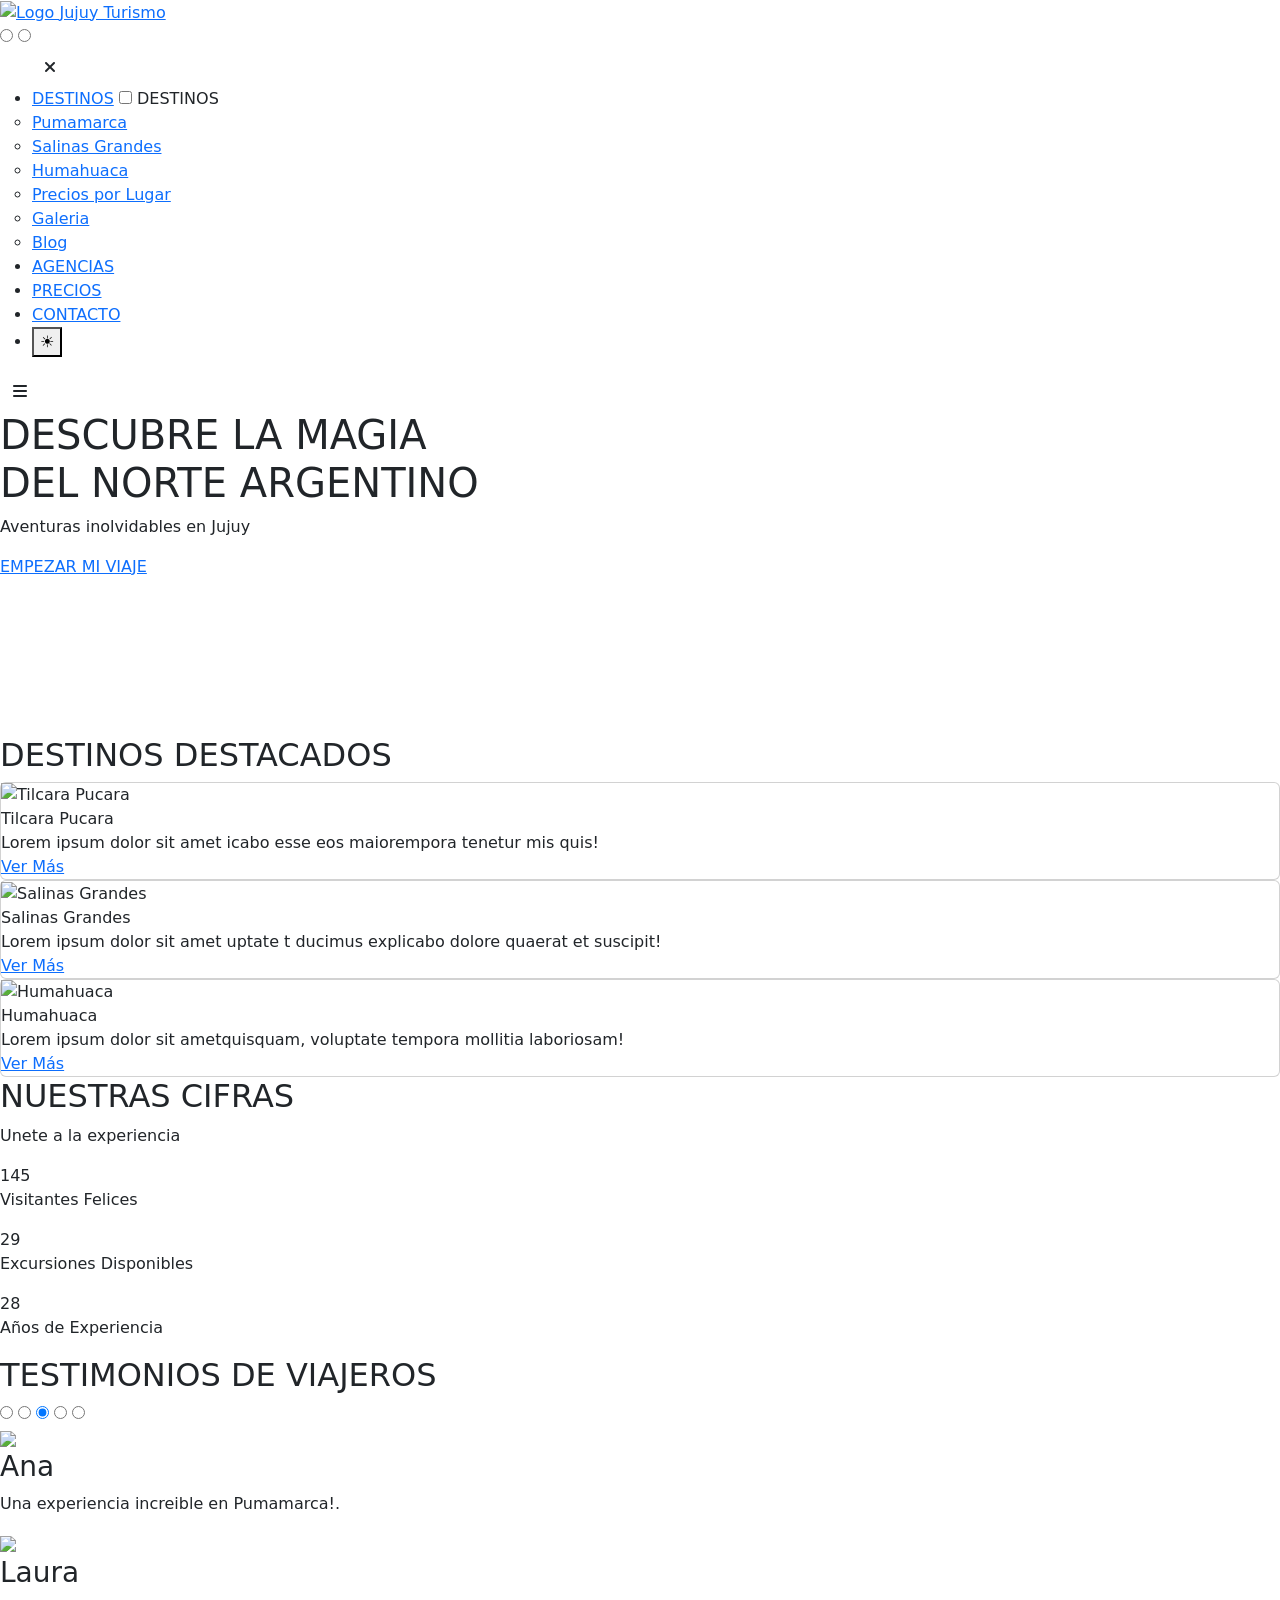
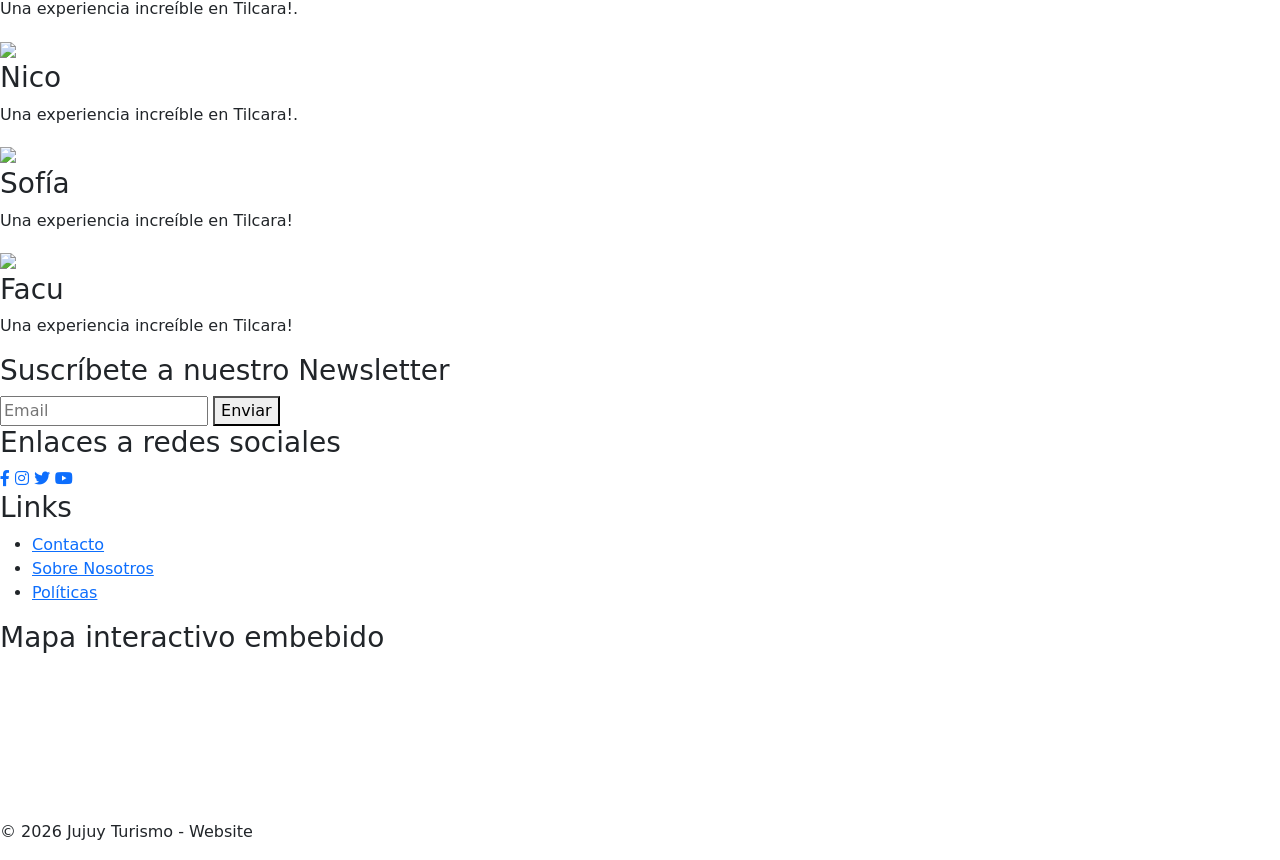
==== index.html @ 7c962a55 "Bootstrap jsdelivr colocado" ====
<!DOCTYPE html>
<html lang="en">

<head>
  <meta charset="UTF-8" />
  <meta name="viewport" content="width=device-width, initial-scale=1.0" />
  <title>JUJUY TURISMO</title>
  <link href="https://cdn.jsdelivr.net/npm/bootstrap@5.3.8/dist/css/bootstrap.min.css" rel="stylesheet" integrity="sha384-sRIl4kxILFvY47J16cr9ZwB07vP4J8+LH7qKQnuqkuIAvNWLzeN8tE5YBujZqJLB" crossorigin="anonymous">
  <link rel="stylesheet" href="https://cdnjs.cloudflare.com/ajax/libs/font-awesome/6.0.0/css/all.min.css"
    integrity="sha512-9usAa10IRO0HhonpyAIVpjrylPvoDwiPUiKdWk5t3PyolY1cOd4DSE0Ga+ri4AuTroPR5aQvXU9xC6qOPnzFeg=="
    crossorigin="anonymous" referrerpolicy="no-referrer" />
  <link rel="stylesheet" href="style.css" />

</head>

<body>
  <header>
    <nav>
      <div class="wrapper">
        <div class="logo">
          <a href="index.html">
            <img id="logo-jujuy" src="img/logo-jujuy-turismo.png" alt="Logo Jujuy Turismo">
          </a>
        </div>
        <input type="radio" name="slide" id="menu_btn" />
        <input type="radio" name="slide" id="cancel_btn" />

        <ul class="nav_links">
          <label for="cancel_btn" class="btn cancel_btn">
            <i class="fas fa-times"></i>
          </label>

          <li>
            <a href="destinos.html" class="desktop_item">DESTINOS</a>
            <input type="checkbox" id="showMega" />
            <label for="showMega" class="mobile_item">DESTINOS</label>
            <div class="mega_box">
              <div class="content">
                <div class="row img_row">
                  <div class="services_img"></div>
                </div>
                <div class="row">
                  <ul class="mega_links first_links">
                    <li><a href="destinos.html#id-section-card">Pumamarca</a></li>
                    <li><a href="destinos.html#id-section-card">Salinas Grandes</a></li>
                    <li><a href="destinos.html#id-section-card">Humahuaca</a></li>
                  </ul>
                </div>
                <div class="row">
                  <ul class="mega_links">
                    <li><a href="destinos.html#id-section-table">Precios por Lugar</a></li>
                    <li><a href="destinos.html#id-galeria">Galeria</a></li>
                  </ul>
                </div>
                <div class="row">
                  <ul class="mega_links">
                    <li><a href="blog.html">Blog</a></li>
                  </ul>
                </div>
              </div>
            </div>
          </li>

          <li><a href="agencias.html">AGENCIAS</a></li>
          <li><a href="precios.html">PRECIOS</a></li>

          <li><a href="contacto.html" class="btn-reserva">CONTACTO</a></li>
          <li><button id="zenfit-toggle-mode" aria-label="Cambiar modo" class="zenfit-modo-btn">
              ☀️
            </button></li>
        </ul>
        <label for="menu_btn" class="btn menu_btn">
          <i class="fas fa-bars"></i>
        </label>
      </div>
    </nav>
  </header>


  <main id="hero">
    <div class="promo">
      <h1 class="home-title">DESCUBRE LA MAGIA <br> DEL NORTE ARGENTINO</h1>
      <p class="home-text">Aventuras inolvidables en Jujuy</p>
      <a href="#" class="btn-hero">EMPEZAR MI VIAJE</a>
    </div>

    <video muted autoplay loop>
      <source src="img/video-jujuy.mp4" type="video/mp4">
    </video>

    <div class="capa"></div>
  </main>


  <section class="section-card efecto-revelar">
    <h2>DESTINOS DESTACADOS</h2>
    <div class="container-card">
      <div class="cards">
        <div class="card">
          <div class="icon">
            <img
              src="https://images.unsplash.com/photo-1603155376428-87022abbfa2d?q=80&w=2070&auto=format&fit=crop&ixlib=rb-4.1.0&ixid=M3wxMjA3fDB8MHxwaG90by1wYWdlfHx8fGVufDB8fHx8fA%3D%3D"
              alt="Tilcara Pucara">
          </div>
          <div class="title">Tilcara Pucara</div>
          <div class="description">Lorem ipsum dolor sit amet icabo esse eos maiorempora tenetur mis quis!</div>
          <a href="#" class="ver-mas">Ver Más</a>
        </div>
        <div class="card">
          <div class="icon">
            <img
              src="https://images.unsplash.com/photo-1586829728364-c5f74e6b6bc1?q=80&w=1088&auto=format&fit=crop&ixlib=rb-4.1.0&ixid=M3wxMjA3fDB8MHxwaG90by1wYWdlfHx8fGVufDB8fHx8fA%3D%3D"
              alt="Salinas Grandes">
          </div>
          <div class="title">Salinas Grandes</div>
          <div class="description">Lorem ipsum dolor sit amet uptate t ducimus explicabo dolore quaerat et suscipit!
          </div>
          <a href="#" class="ver-mas">Ver Más</a>
        </div>
        <div class="card">
          <div class="icon">
            <img
              src="https://images.unsplash.com/photo-1606954901803-c7c2432fc64e?q=80&w=1170&auto=format&fit=crop&ixlib=rb-4.1.0&ixid=M3wxMjA3fDB8MHxwaG90by1wYWdlfHx8fGVufDB8fHx8fA%3D%3D"
              alt="Humahuaca">
          </div>
          <div class="title">Humahuaca</div>
          <div class="description">Lorem ipsum dolor sit ametquisquam, voluptate tempora mollitia laboriosam!</div>
          <a href="#" class="ver-mas">Ver Más</a>
        </div>

      </div>
    </div>
  </section>


  <section class="section-stats efecto-revelar">
    <h2>NUESTRAS CIFRAS</h2>
    <p class="subtitle">Unete a la experiencia</p>

    <div class="stats-container">
      <div class="stat-item">
        <div class="number" data-target="500">0</div>
        <p>Visitantes Felices</p>
      </div>

      <div class="stat-item">
        <div class="number" data-target="100">0</div>
        <p>Excursiones Disponibles</p>
      </div>

      <div class="stat-item">
        <div class="number" data-target="50">0</div>
        <p>Años de Experiencia</p>
      </div>
    </div>
  </section>

  <script>
    const numbers = document.querySelectorAll(".number");
    const speed = 100;
    const pausaEntreReinicios = 3000; // 3 segundos de espera al llegar al final

    const animateNumbers = () => {
      numbers.forEach((num) => {
        // Obtenemos el objetivo desde el atributo data-target
        const target = +num.getAttribute("data-target");

        const updateCount = () => {
          // Obtenemos el número actual (quitando el + si existe)
          const currentText = num.innerText.replace('+', '');
          const count = +currentText;

          // Calculamos el incremento
          const increment = target / speed;

          if (count < target) {
            num.innerText = Math.ceil(count + increment);
            setTimeout(updateCount, 20); // Velocidad de la animación
          } else {
            num.innerText = target + "+";

            // --- AQUÍ SUCEDE LA MAGIA DEL REINICIO ---
            setTimeout(() => {
              num.innerText = "0"; // Volvemos a cero
              updateCount(); // Volvemos a llamar a la función para que empiece de nuevo
            }, pausaEntreReinicios);
          }
        };

        updateCount();
      });
    };

    // Iniciar cuando el usuario vea la sección
    const statsObserver = new IntersectionObserver((entries) => {
      entries.forEach((entry) => {
        if (entry.isIntersecting) {
          animateNumbers();
          statsObserver.unobserve(entry.target);
        }
      });
    }, { threshold: 0.5 });

    statsObserver.observe(document.querySelector(".stats-container"));
  </script>




  <div class="title-testimonial efecto-revelar">
    <h2>TESTIMONIOS DE VIAJEROS</h2>
  </div>

  <section class="section-testimonial efecto-revelar">
    <input type="radio" name="position" />
    <input type="radio" name="position" />
    <input type="radio" name="position" checked />
    <input type="radio" name="position" />
    <input type="radio" name="position" />
    <div id="carousel">
      <div class="item">
        <img
          src="https://images.unsplash.com/photo-1580489944761-15a19d654956?q=80&w=761&auto=format&fit=crop&ixlib=rb-4.1.0&ixid=M3wxMjA3fDB8MHxwaG90by1wYWdlfHx8fGVufDB8fHx8fA%3D%3D">
        <h3 class="name">Ana</h3>
        <p class="testimonial">Una experiencia increible en Pumamarca!.</p>
      </div>
      <div class="item">
        <img
          src="https://plus.unsplash.com/premium_photo-1688740375397-34605b6abe48?q=80&w=1169&auto=format&fit=crop&ixlib=rb-4.1.0&ixid=M3wxMjA3fDB8MHxwaG90by1wYWdlfHx8fGVufDB8fHx8fA%3D%3D">
        <h3 class="name">Laura</h3>
        <p class="testimonial">Una experiencia increíble en Tilcara!.</p>
      </div>
      <div class="item">
        <img
          src="https://plus.unsplash.com/premium_photo-1665461700564-78476e329876?q=80&w=1026&auto=format&fit=crop&ixlib=rb-4.1.0&ixid=M3wxMjA3fDB8MHxwaG90by1wYWdlfHx8fGVufDB8fHx8fA%3D%3D">
        <h3 class="name">Nico</h3>
        <p class="testimonial">Una experiencia increíble en Tilcara!.</p>
      </div>
      <div class="item">
        <img
          src="https://images.unsplash.com/photo-1701615004837-40d8573b6652?q=80&w=880&auto=format&fit=crop&ixlib=rb-4.1.0&ixid=M3wxMjA3fDB8MHxwaG90by1wYWdlfHx8fGVufDB8fHx8fA%3D%3D">
        <h3 class="name">Sofía</h3>
        <p class="testimonial">Una experiencia increíble en Tilcara!</p>
      </div>
      <div class="item">
        <img
          src="https://plus.unsplash.com/premium_photo-1689977807477-a579eda91fa2?q=80&w=1170&auto=format&fit=crop&ixlib=rb-4.1.0&ixid=M3wxMjA3fDB8MHxwaG90by1wYWdlfHx8fGVufDB8fHx8fA%3D%3D">
        <h3 class="name">Facu</h3>
        <p class="testimonial">Una experiencia increíble en Tilcara!</p>
      </div>
    </div>
  </section>


  <footer>
    <div class="main-content">
      <div class="left box">
        <h3>Suscríbete a nuestro Newsletter</h3>
        <div class="content">
          <form action="#" class="newsletter-form">
            <input type="email" placeholder="Email" required>
            <button type="submit">Enviar</button>
          </form>

          <h3 class="social-title">Enlaces a redes sociales</h3>
          <div class="social">
            <a href="https://www.facebook.com/?locale=es_LA" target="_blank"><span class="fab fa-facebook-f"></span></a>
            <a href="https://www.instagram.com/?hl=es" target="_blank"><span class="fab fa-instagram"></span></a>
            <a href="https://x.com/?lang=es" target="_blank"><span class="fab fa-twitter"></span></a>
            <a href="https://www.youtube.com/" target="_blank"><span class="fab fa-youtube"></span></a>
          </div>
        </div>
      </div>

      <div class="center box">
        <h3>Links</h3>
        <div class="content">
          <ul class="footer-links">
            <li><a href="#">Contacto</a></li>
            <li><a href="#">Sobre Nosotros</a></li>
            <li><a href="#">Políticas</a></li>
          </ul>
        </div>
      </div>

      <div class="right box">
        <h3>Mapa interactivo embebido</h3>
        <div class="content">
          <div class="mapa">
            <iframe
              src="https://www.google.com/maps/embed?pb=!1m18!1m12!1m3!1d29335.355984855898!2d-65.37155270283667!3d-23.209604208719668!2m3!1f0!2f0!3f0!3m2!1i1024!2i768!4f13.1!3m3!1m2!1s0x9404e9a4ba40a8c1%3A0x5ff8703d0479ecf9!2sHumahuaca%2C%20Jujuy!5e0!3m2!1ses-419!2sar!4v1775947113125!5m2!1ses-419!2sar"
              width="100%" height="150" style="border:0;" allowfullscreen="" loading="lazy"></iframe>
          </div>
        </div>
      </div>
    </div>

    <div class="bottom">
      <p>&copy; 2026 Jujuy Turismo - Website</p>
    </div>
  </footer>

  <script src="js/zenfit-modo.js"></script>
  <script src="https://cdn.jsdelivr.net/npm/bootstrap@5.3.8/dist/js/bootstrap.bundle.min.js" integrity="sha384-FKyoEForCGlyvwx9Hj09JcYn3nv7wiPVlz7YYwJrWVcXK/BmnVDxM+D2scQbITxI" crossorigin="anonymous"></script>


</body>

</html>
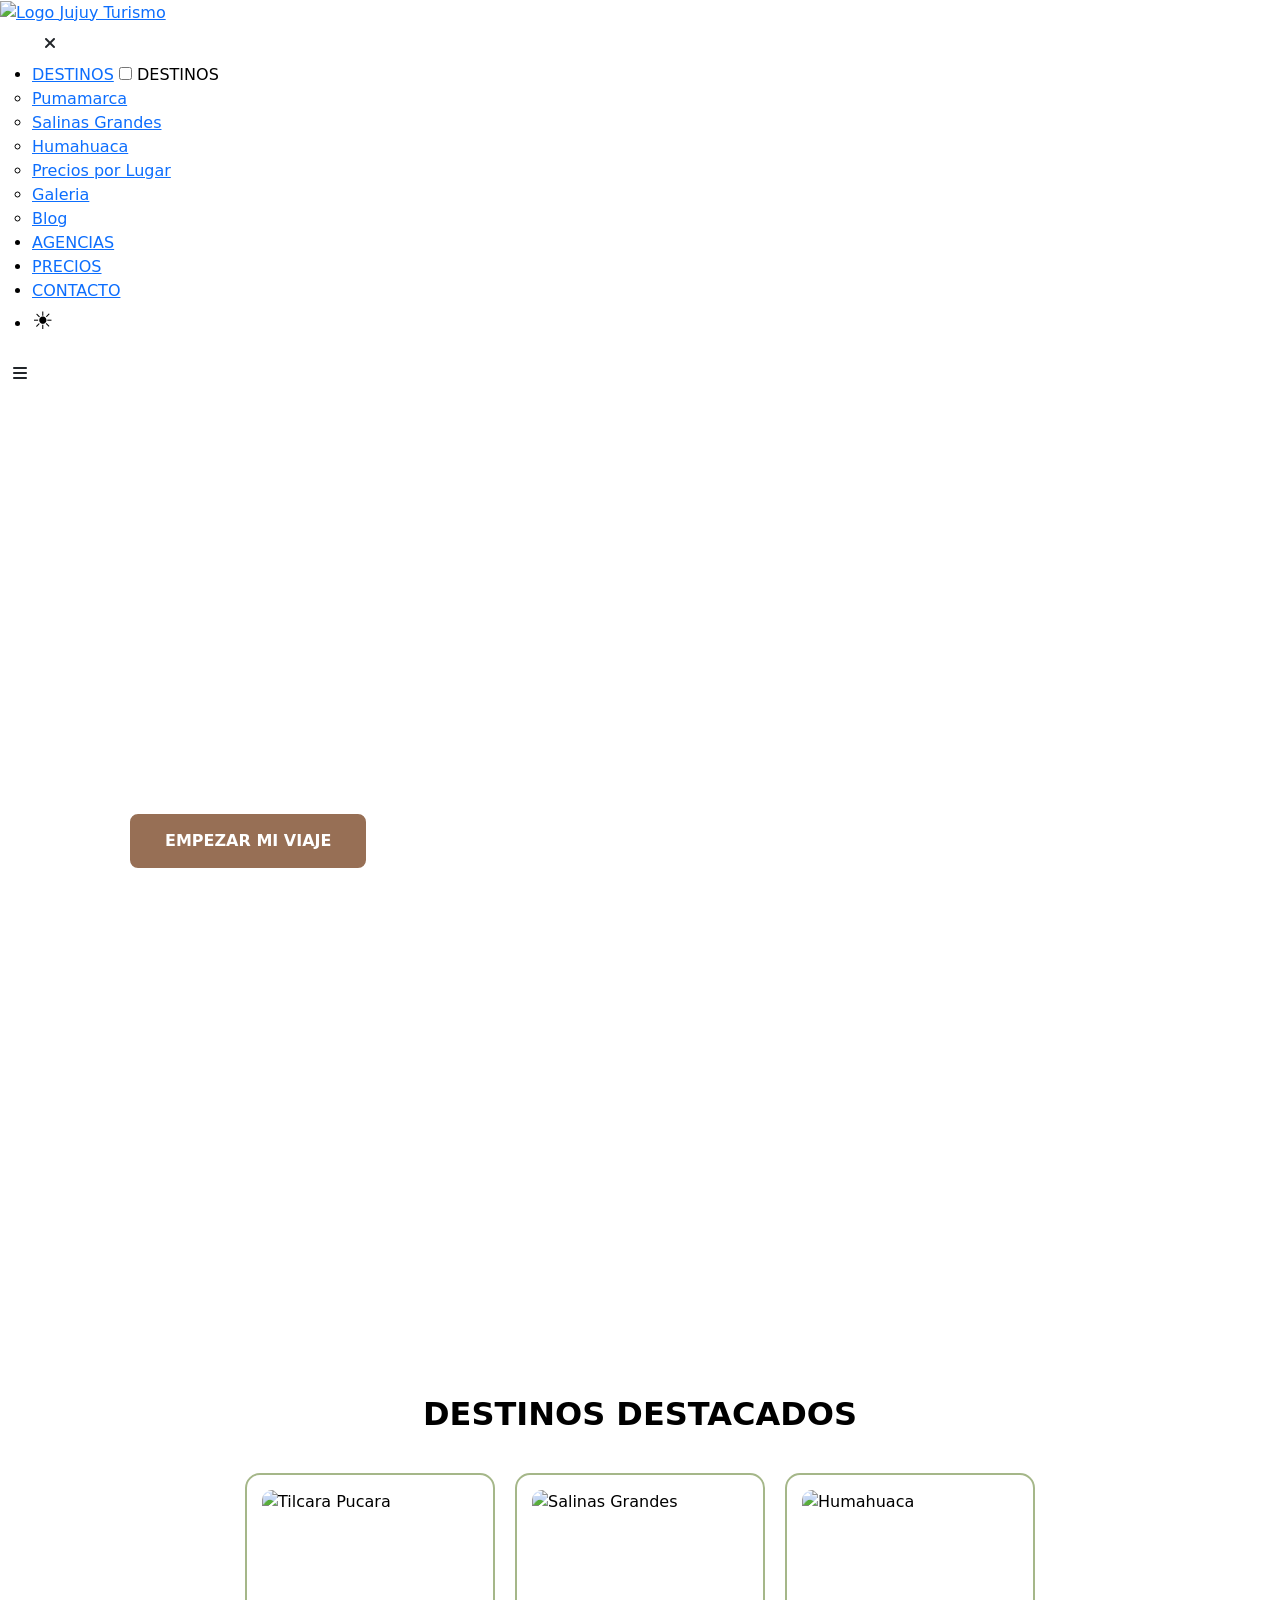
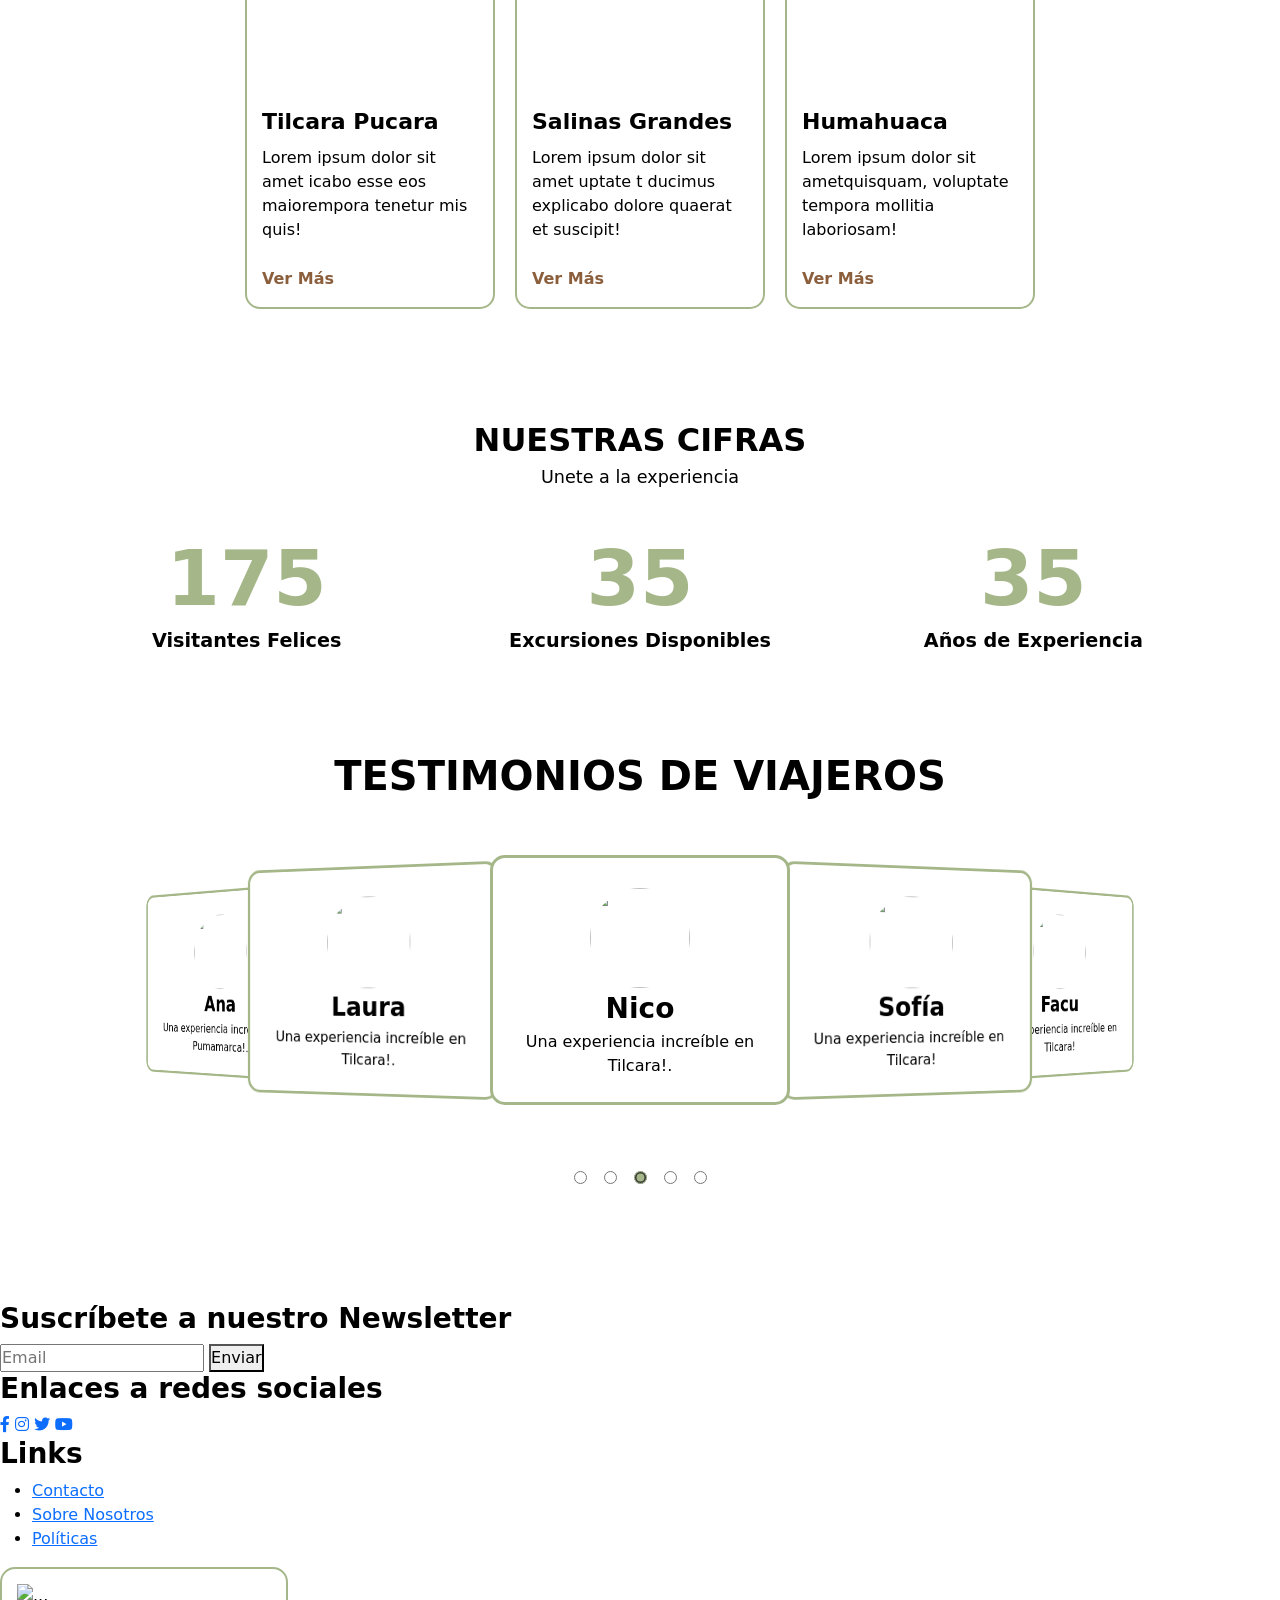
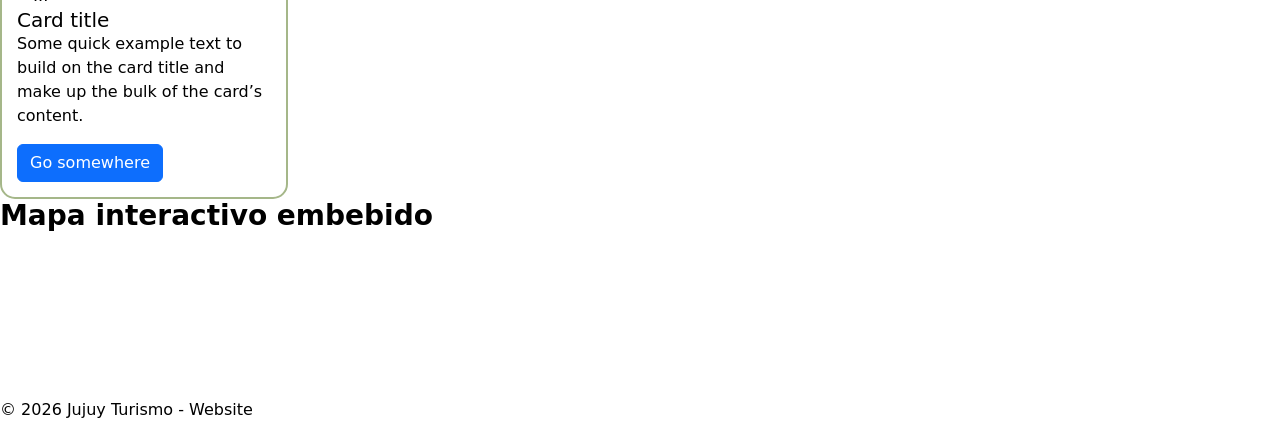
==== commit 25783726: "Modificacion a bootstrap de pagina Blog y creacion del modulo Educacion" ====
--- a/index.html
+++ b/index.html
@@ -96,7 +96,7 @@
     <h2>DESTINOS DESTACADOS</h2>
     <div class="container-card">
       <div class="cards">
-        <div class="card">
+        <div class="card-basico">
           <div class="icon">
             <img
               src="https://images.unsplash.com/photo-1603155376428-87022abbfa2d?q=80&w=2070&auto=format&fit=crop&ixlib=rb-4.1.0&ixid=M3wxMjA3fDB8MHxwaG90by1wYWdlfHx8fGVufDB8fHx8fA%3D%3D"
@@ -106,7 +106,7 @@
           <div class="description">Lorem ipsum dolor sit amet icabo esse eos maiorempora tenetur mis quis!</div>
           <a href="#" class="ver-mas">Ver Más</a>
         </div>
-        <div class="card">
+        <div class="card-basico">
           <div class="icon">
             <img
               src="https://images.unsplash.com/photo-1586829728364-c5f74e6b6bc1?q=80&w=1088&auto=format&fit=crop&ixlib=rb-4.1.0&ixid=M3wxMjA3fDB8MHxwaG90by1wYWdlfHx8fGVufDB8fHx8fA%3D%3D"
@@ -117,7 +117,7 @@
           </div>
           <a href="#" class="ver-mas">Ver Más</a>
         </div>
-        <div class="card">
+        <div class="card-basico">
           <div class="icon">
             <img
               src="https://images.unsplash.com/photo-1606954901803-c7c2432fc64e?q=80&w=1170&auto=format&fit=crop&ixlib=rb-4.1.0&ixid=M3wxMjA3fDB8MHxwaG90by1wYWdlfHx8fGVufDB8fHx8fA%3D%3D"
@@ -283,6 +283,15 @@
         </div>
       </div>
 
+      <div class="card-basico" style="width: 18rem;">
+  <img src="..." class="card-img-top" alt="...">
+  <div class="card-body">
+    <h5 class="card-title">Card title</h5>
+    <p class="card-text">Some quick example text to build on the card title and make up the bulk of the card’s content.</p>
+    <a href="#" class="btn btn-primary">Go somewhere</a>
+  </div>
+</div>
+
       <div class="right box">
         <h3>Mapa interactivo embebido</h3>
         <div class="content">
--- a/style.css
+++ b/style.css
@@ -0,0 +1,1544 @@
+/* Variables */
+:root {
+  --primary-color: #a5b789;
+  --secondary-color: #976f55;
+  --terciary-color: #2d3a1a;
+  --cuarto-color: #e6ddd3;
+  --background: #ffffff;
+  --text-color: #000000;
+  --modo-oscuro-text-color: white;
+  --modo-claro-text-color: black;
+  --card-bg: rgba(134, 155, 223, 0.14);
+  --border-color: rgba(83, 84, 136, 0.4);
+  --transition: all 0.3s ease;
+}
+
+/* Reset & Base Styles */
+* {
+  margin: 0;
+  padding: 0;
+  box-sizing: border-box;
+}
+
+body {
+  background-color: var(--background);
+  color: var(--text-color);
+}
+
+.container {
+  max-width: 1200px;
+  margin: 0 auto;
+  padding: 0 20px;
+}
+
+/* Typography */
+h1,
+h2,
+h3 {
+  font-weight: 700;
+  line-height: 1.2;
+}
+
+h2 {
+  font-size: 2.5rem;
+  margin: 2rem;
+  text-align: center;
+}
+
+/* Buttons */
+/* .btn {
+  display: inline-block;
+  padding: 12px 24px;
+  border-radius: 8px;
+  text-decoration: none;
+  font-weight: 600;
+  transition: var(--transition);
+  cursor: pointer;
+}*/
+
+/* .btn-primary {
+  background: linear-gradient(45deg, var(--primary-color), var(--secondary-color));
+  color: var(--text-color);
+}*/
+
+.btn-outline {
+  border: 2px solid var(--primary-color);
+  color: var(--text-color);
+}
+
+.btn:hover {
+  transform: translateY(-2px);
+  opacity: 0.9;
+}
+
+/* Navigacion */
+.navbar-jujuy {
+  background-color: var(--background);
+  min-height: 65px;
+}
+
+.container-jujuy {
+  max-width: 1250px;
+}
+
+.navbar-jujuy-logo {
+  height: 45px;
+}
+
+.nav-link-jujuy {
+  color: var(--text-color);
+  transition: color 0.3s;
+}
+
+.nav-link-jujuy:hover,
+.nav-item.dropdown:hover .nav-link-jujuy {
+  color: var(--primary-color) !important;
+}
+
+.dropdown-mega-jujuy {
+  background-color: var(--background);
+}
+
+.img-mega-menu {
+  background-image: url('img/llama-mega-menu.jpg');
+  background-size: cover;
+  background-position: center;
+  height: 180px;
+}
+
+.btn-reserva-jujuy {
+  background-color: #6d814d;
+  transition: background-color 0.3s;
+}
+
+.btn-reserva-jujuy:hover {
+  background-color: #5a6a3f;
+}
+
+.link-mega {
+  color: var(--text-color);
+  font-size: 1.05rem;
+  transition: color 0.3s;
+}
+
+.link-mega:hover {
+  color: var(--primary-color);
+  font-weight: bold;
+}
+
+@media (min-width: 992px) {
+  .position-lg-static {
+    position: static !important;
+  }
+}
+
+/* Hero Section */
+.home-title {
+  font-size: clamp(2rem, 5vw, 4.5rem);
+  font-family: Arial, sans-serif;
+  color: white;
+  text-align: left;
+  line-height: 1.1;
+  margin-bottom: 10px;
+
+  opacity: 0;
+  /* Empieza invisible */
+  filter: blur(5px);
+  /* Empieza borroso */
+  transform: translateY(30px);
+  /* Empieza un poco más abajo */
+  animation: revealText 2s ease-out forwards;
+}
+
+@keyframes revealText {
+  to {
+    opacity: 1;
+    filter: blur(0);
+    transform: translateY(0);
+  }
+}
+
+.home-text {
+  font-size: clamp(1rem, 2vw, 1.8rem);
+  color: white;
+  text-align: left;
+  padding: 0;
+  margin-bottom: 30px;
+  opacity: 0;
+  transform: translateY(20px);
+  animation: revealText 1s ease-out 0.5s forwards;
+}
+
+
+.promo {
+  padding-top: 200px;
+  display: flex;
+  flex-direction: column;
+  justify-content: center;
+  align-items: flex-start;
+  width: 80%;
+  max-width: 1200px;
+  margin-left: 10%;
+  position: relative;
+  z-index: 2;
+}
+
+#hero {
+  min-height: 100vh;
+  position: relative;
+}
+
+.btn-hero {
+  display: inline-block;
+  padding: 15px 35px;
+  background-color: var(--secondary-color);
+  color: white;
+  text-decoration: none;
+  font-weight: bold;
+  border-radius: 10px;
+  border: 2px solid #ffffff;
+  transition: background 0.3s ease;
+}
+
+.btn-hero:hover {
+  background-color: rgb(139, 94, 60);
+}
+
+video {
+  position: absolute;
+  top: 0;
+  left: 0;
+  width: 100%;
+  height: 100%;
+  object-fit: cover;
+}
+
+.capa {
+  position: absolute;
+  top: 0;
+  left: 0;
+  width: 100%;
+  height: 100%;
+  background: rgb(10, 9, 9);
+  opacity: 0.5;
+  mix-blend-mode: overlay;
+}
+
+
+
+.section-card {
+  padding: 70px 0;
+  text-align: center;
+}
+
+.section-card h2 {
+  font-size: 2rem;
+  margin-bottom: 40px;
+}
+
+.container-card {
+  width: 90%;
+  margin: 0 auto;
+}
+
+.cards {
+  display: flex;
+  justify-content: center;
+  gap: 20px;
+  flex-wrap: wrap;
+}
+
+.card-basico {
+  width: 250px;
+  border: 2px solid var(--primary-color);
+  padding: 15px;
+  text-align: left;
+  border-radius: 15px;
+  display: flex;
+  flex-direction: column;
+  transition: all 0.3s ease-in-out;
+}
+
+.card-basico:hover {
+  transform: translateY(-10px);
+  box-shadow: 0 12px 20px rgba(0, 0, 0, 0.15);
+  background-color: var(--bg-hover, #a5b789);
+  border-color: var(--primary-color-hover, #94a37c);
+}
+
+.ver-mas {
+  color: #8b5e3c;
+  text-decoration: none;
+  font-weight: bold;
+  font-size: 16px;
+  border-bottom: 1px solid transparent;
+  align-self: flex-start;
+}
+
+
+.icon {
+  width: 100%;
+  height: 200px;
+  margin-bottom: 15px;
+  overflow: hidden;
+  border-radius: 10px;
+}
+
+.icon img {
+  width: 100%;
+  height: 100%;
+  object-fit: cover;
+  display: block;
+}
+
+.title {
+  font-size: 22px;
+  font-weight: bold;
+  margin-bottom: 8px;
+  color: var(--text-color);
+  text-align: left;
+}
+
+.description {
+  margin-bottom: 25px;
+  line-height: 1.5;
+}
+
+@media (max-width: 600px) {
+  .cards {
+    flex-direction: column;
+  }
+
+  .card {
+    width: 80%;
+    margin: 10px auto;
+  }
+}
+
+
+/* Contador */
+.section-stats {
+  padding: 10px 20px;
+  background-color: var(--background);
+  text-align: center;
+}
+
+.section-stats h2 {
+  font-size: 2rem;
+  margin-bottom: 5px;
+  color: var(--text-color);
+}
+
+.subtitle {
+  color: var(--text-color);
+  margin-bottom: 50px;
+  font-size: 1.1rem;
+}
+
+.stats-container {
+  display: flex;
+  justify-content: center;
+  gap: 80px;
+  max-width: 1100px;
+  margin: 0 auto;
+}
+
+.stat-item {
+  flex: 1;
+}
+
+.number {
+  font-size: clamp(3rem, 6vw, 5rem);
+  font-weight: 800;
+  color: var(--primary-color);
+  margin-bottom: 10px;
+  line-height: 1;
+}
+
+.stat-item p {
+  font-size: 1.2rem;
+  font-weight: 700;
+  color: var(--text-color);
+}
+
+/* Responsive */
+@media (max-width: 768px) {
+  .stats-container {
+    flex-direction: column;
+    gap: 40px;
+  }
+}
+
+
+
+/* Testimonials */
+.title-testimonial {
+  margin-top: 70px;
+  text-align: center;
+}
+
+.section-testimonial {
+  overflow-x: hidden;
+  min-height: 450px;
+  height: auto;
+  display: grid;
+  grid-template-rows: 320px 50px;
+  grid-template-columns: 1fr 30px 30px 30px 30px 30px 1fr;
+  align-items: center;
+  justify-items: center;
+  margin-bottom: 20px;
+}
+
+.item img {
+  width: 100px;
+  height: 100px;
+  border-radius: 50%;
+  margin-top: 10px;
+}
+
+.name {
+  margin: 4px;
+  color: var(--text-color);
+}
+
+
+div#carousel {
+  grid-row: 1 / 2;
+  grid-column: 1 / 8;
+  width: 100vw;
+  height: 300px;
+  display: flex;
+  align-items: center;
+  justify-content: center;
+  overflow: hidden;
+  transform-style: preserve-3d;
+  perspective: 600px;
+  --items: 5;
+  --middle: 3;
+  --position: 1;
+  pointer-events: none;
+}
+
+div.item {
+  text-align: center;
+  padding: 20px;
+  border: 3px solid var(--primary-color);
+  background-color: var(--background);
+  position: absolute;
+  width: 300px;
+  height: 250px;
+  --r: calc(var(--position) - var(--offset));
+  --abs: max(calc(var(--r) * -1), var(--r));
+  transition: all 0.25s linear;
+  transform: rotateY(calc(-10deg * var(--r))) translateX(calc(-300px * var(--r)));
+  z-index: calc((var(--position) - var(--abs)));
+}
+
+div.item:nth-of-type(1) {
+  --offset: 1;
+}
+
+div.item:nth-of-type(2) {
+  --offset: 2;
+}
+
+div.item:nth-of-type(3) {
+  --offset: 3;
+}
+
+div.item:nth-of-type(4) {
+  --offset: 4;
+}
+
+div.item:nth-of-type(5) {
+  --offset: 5;
+}
+
+.section-testimonial input[type="radio"] {
+  display: inline-block;
+  accent-color: var(--primary-color);
+}
+
+input:nth-of-type(1) {
+  grid-column: 2 / 3;
+  grid-row: 2 / 3;
+}
+
+input:nth-of-type(1):checked~div#carousel {
+  --position: 1;
+}
+
+input:nth-of-type(2) {
+  grid-column: 3 / 4;
+  grid-row: 2 / 3;
+}
+
+input:nth-of-type(2):checked~div#carousel {
+  --position: 2;
+}
+
+input:nth-of-type(3) {
+  grid-column: 4 /5;
+  grid-row: 2 / 3;
+}
+
+input:nth-of-type(3):checked~div#carousel {
+  --position: 3;
+}
+
+input:nth-of-type(4) {
+  grid-column: 5 / 6;
+  grid-row: 2 / 3;
+}
+
+input:nth-of-type(4):checked~div#carousel {
+  --position: 4;
+}
+
+input:nth-of-type(5) {
+  grid-column: 6 / 7;
+  grid-row: 2 / 3;
+}
+
+input:nth-of-type(5):checked~div#carousel {
+  --position: 5;
+}
+
+/* Footer */
+.footer-jujuy {
+  background-color: var(--terciary-color);
+  color: white;
+  font-family: Arial, sans-serif;
+}
+
+.footer-title-jujuy {
+  font-size: 1.1rem;
+  font-weight: 600;
+  margin-bottom: 25px;
+}
+
+.newsletter-form-jujuy {
+  display: flex;
+  background: white;
+  border-radius: 50px;
+  padding: 5px;
+  margin-bottom: 25px;
+  max-width: 350px;
+}
+
+.newsletter-form-jujuy input {
+  flex: 1;
+  border: none;
+  background: transparent;
+  padding: 10px 20px;
+  outline: none;
+  font-size: 0.9rem;
+  color: #333;
+}
+
+.newsletter-form-jujuy button {
+  background-color: #8b5e3c;
+  color: white;
+  border: none;
+  padding: 10px 25px;
+  border-radius: 50px;
+  cursor: pointer;
+  font-weight: bold;
+  transition: background-color 0.3s;
+}
+
+.newsletter-form-jujuy button:hover {
+  background-color: #6d4a2f;
+}
+
+/* --- REDES SOCIALES --- */
+.social-jujuy a {
+  text-decoration: none;
+}
+
+.social-jujuy a span {
+  height: 35px;
+  width: 35px;
+  background: white;
+  color: #2d3a1a;
+  line-height: 35px;
+  text-align: center;
+  font-size: 16px;
+  border-radius: 50%;
+  transition: all 0.3s ease;
+  display: inline-block;
+}
+
+.social-jujuy a span:hover {
+  background: #8b5e3c;
+  color: white;
+  transform: translateY(-3px);
+}
+
+.footer-links-jujuy li {
+  margin-bottom: 12px;
+}
+
+.footer-links-jujuy li a {
+  color: white;
+  text-decoration: none;
+  font-size: 0.95rem;
+  opacity: 0.8;
+  transition: all 0.3s ease;
+  display: inline-block;
+}
+
+.footer-links-jujuy li a:hover {
+  opacity: 1;
+  padding-left: 5px;
+}
+
+.mapa-jujuy iframe {
+  border-radius: 10px;
+  filter: grayscale(0.2);
+}
+
+/* Transitions */
+a,
+.btn,
+.nav_links li a {
+  transition: var(--transition);
+}
+
+
+/* Galeria */
+.galeria-section {
+  padding: 40px 5%;
+  background-color: var(--background);
+}
+
+.titulo {
+  color: black;
+}
+
+.sub-titulo {
+  text-align: center;
+  font-weight: bold;
+  margin-bottom: 20px;
+  color: black;
+}
+
+.filtros {
+  display: flex;
+  justify-content: center;
+  gap: 10px;
+  flex-wrap: wrap;
+  margin-bottom: 30px;
+}
+
+.filtros label {
+  border: 2px solid #6d814d;
+  background: white;
+  color: #333;
+  padding: 8px 20px;
+  border-radius: 12px;
+  font-weight: bold;
+  font-size: 0.9rem;
+  cursor: pointer;
+  transition: 0.3s;
+}
+
+#cultural:checked~.filtros label[for="cultural"],
+#naturaleza:checked~.filtros label[for="naturaleza"],
+#sol:checked~.filtros label[for="sol"],
+#gastro:checked~.filtros label[for="gastro"],
+#religioso:checked~.filtros label[for="religioso"] {
+  background: #d4e0c1;
+}
+
+
+.galeria-section {
+  padding: 3rem;
+  background-color: var(--cuarto-color);
+}
+
+input[type="radio"] {
+  display: none;
+}
+
+.filtros {
+  display: flex;
+  justify-content: center;
+  gap: 10px;
+  flex-wrap: wrap;
+  margin-bottom: 30px;
+}
+
+.filtros label {
+  border: 2px solid #6d814d;
+  background: white;
+  color: #333;
+  padding: 8px 20px;
+  border-radius: 12px;
+  font-weight: bold;
+  cursor: pointer;
+  transition: 0.3s;
+}
+
+input:checked+label {
+  background: #d4e0c1;
+  border-color: #6d814d;
+}
+
+.galeria {
+  column-count: 4;
+  column-gap: 1.5rem;
+}
+
+.item {
+  width: 100%;
+  margin-bottom: 1.5rem;
+  display: block;
+  border-radius: 15px;
+  overflow: hidden;
+}
+
+img.item {
+  height: auto;
+  transition: transform 0.3s ease;
+}
+
+#cultural:checked~.galeria .item:not(.cultural),
+#naturaleza:checked~.galeria .item:not(.naturaleza),
+#sol:checked~.galeria .item:not(.sol),
+#gastro:checked~.galeria .item:not(.gastro),
+#religioso:checked~.galeria .item:not(.religioso) {
+  display: none;
+}
+
+#todo:checked~.galeria .item {
+  display: block;
+}
+
+@media (max-width: 1024px) {
+  .galeria {
+    column-count: 3;
+  }
+}
+
+@media (max-width: 768px) {
+  .galeria {
+    column-count: 2;
+  }
+}
+
+@media (max-width: 480px) {
+  .galeria {
+    column-count: 1;
+  }
+}
+
+
+.section-table {
+  padding: 40px 20px;
+  background-color: var(--cuarto-color);
+  display: flex;
+  flex-direction: column;
+  align-items: center;
+}
+
+.table-container {
+  background-color: #8b5e3c;
+  /* El marrón de la tabla */
+  border-radius: 20px;
+  padding: 20px;
+  width: 100%;
+  max-width: 1000px;
+  box-shadow: 0 10px 30px rgba(0, 0, 0, 0.1);
+}
+
+table {
+  width: 100%;
+  border-collapse: collapse;
+  color: white;
+}
+
+caption {
+  font-size: 1.8rem;
+  font-weight: 800;
+  margin-bottom: 30px;
+  color: white;
+}
+
+/* Encabezados */
+thead tr {
+  border-bottom: 1px solid rgba(255, 255, 255, 0.2);
+}
+
+table th {
+  padding: 15px;
+  text-align: left;
+  font-size: 0.9rem;
+  opacity: 0.9;
+}
+
+table td {
+  padding: 15px;
+  font-size: 1rem;
+  border-bottom: 1px solid rgba(255, 255, 255, 0.1);
+}
+
+table tr:last-child td {
+  border-bottom: none;
+}
+
+table tbody tr:hover {
+  background-color: rgba(255, 255, 255, 0.05);
+}
+
+
+@media screen and (max-width: 768px) {
+  .table-container {
+    padding: 10px;
+  }
+
+  table thead {
+    display: none;
+  }
+
+  table tr {
+    display: block;
+    margin-bottom: 15px;
+    border: 1px solid rgba(255, 255, 255, 0.2);
+    border-radius: 10px;
+    padding: 10px;
+  }
+
+  table td {
+    display: flex;
+    justify-content: space-between;
+    text-align: right;
+    padding: 8px 10px;
+    border-bottom: 1px solid rgba(255, 255, 255, 0.1);
+  }
+
+  table td::before {
+    content: attr(data-label);
+    font-weight: bold;
+    text-align: left;
+    opacity: 0.7;
+  }
+}
+
+
+/* --- SECCIÓN AGENCIAS --- */
+.section-agencias {
+  padding: 40px 20px;
+  background-color: var(--cuarto-color);
+}
+
+.title-agencias {
+  font-size: 2rem;
+  text-align: center;
+  margin-bottom: 40px;
+  color: black;
+}
+
+.card-agencias {
+  display: flex;
+  flex-wrap: wrap;
+  gap: 30px;
+  justify-content: center;
+}
+
+.flip-card {
+  width: 280px;
+  height: 350px;
+  perspective: 1000px;
+}
+
+.flip-card-inner {
+  position: relative;
+  width: 100%;
+  height: 100%;
+  transition: transform 0.6s;
+  transform-style: preserve-3d;
+}
+
+.flip-card:hover .flip-card-inner {
+  transform: rotateY(180deg);
+}
+
+.flip-card-front,
+.flip-card-back {
+  position: absolute;
+  width: 100%;
+  height: 100%;
+  backface-visibility: hidden;
+  border-radius: 15px;
+  overflow: hidden;
+}
+
+.flip-card-front {
+  background-color: var(--primary-color);
+  color: white;
+  display: flex;
+  flex-direction: column;
+}
+
+.flip-card-front img {
+  width: 100%;
+  height: 75%;
+  object-fit: cover;
+}
+
+.flip-card-front h3 {
+  text-align: center;
+  padding: 15px;
+  font-size: 1.2rem;
+}
+
+
+.flip-card-back {
+  background-color: var(--secondary-color);
+  color: white;
+  transform: rotateY(180deg);
+  display: flex;
+  align-items: center;
+  justify-content: center;
+  text-align: center;
+  padding: 20px;
+}
+
+
+.inner-back-content p {
+  margin-bottom: 20px;
+  font-size: 1rem;
+}
+
+.star-rating {
+  direction: rtl;
+  display: inline-flex;
+  gap: 5px;
+}
+
+.star-rating input {
+  display: none;
+}
+
+.star-rating label {
+  width: 25px;
+  height: 25px;
+  background: url("data:image/svg+xml;utf8,<svg fill='lightgray' xmlns='http://www.w3.org/2000/svg' viewBox='0 0 24 24'><path d='M12 .587l3.668 7.431 8.2 1.193-5.934 5.782 1.4 8.169L12 18.896l-7.334 3.866 1.4-8.169L.132 9.211l8.2-1.193z'/></svg>") no-repeat center;
+  background-size: contain;
+  cursor: pointer;
+}
+
+/*Check de estrellas */
+.star-rating label:hover,
+.star-rating label:hover~label,
+.star-rating input:checked~label,
+.star-rating input:checked~label~label {
+  background-image: url("data:image/svg+xml;utf8,<svg fill='gold' xmlns='http://www.w3.org/2000/svg' viewBox='0 0 24 24'><path d='M12 .587l3.668 7.431 8.2 1.193-5.934 5.782 1.4 8.169L12 18.896l-7.334 3.866 1.4-8.169L.132 9.211l8.2-1.193z'/></svg>");
+}
+
+.thanks-message {
+  display: none;
+  font-size: 0.85rem;
+  margin-top: 15px;
+  color: #ffd700;
+  font-weight: bold;
+}
+
+.star-rating-wrapper:has(input:checked) .thanks-message {
+  display: block;
+}
+
+
+.section-contacto {
+  padding-top: 80px;
+}
+
+/* Seccion contacto */
+.form-contacto {
+  max-width: 600px;
+  margin: 4rem auto;
+  background-image: url("img/background-cards.png");
+  background-size: cover;
+  background-position: center;
+  padding: 4rem;
+  border-radius: 12px;
+  display: grid;
+  grid-template-columns: 1fr 1fr;
+  gap: 1rem;
+}
+
+.form-contacto .full {
+  grid-column: span 2;
+}
+
+.form-contacto__label {
+  display: block;
+  margin-bottom: 0.3rem;
+  font-weight: bold;
+  color: black;
+}
+
+
+.form-contacto__input {
+  width: 100%;
+  padding: 0.7rem;
+  border-radius: 8px;
+  border: 2px solid var(--primary-color);
+  outline: none;
+  transition: border-color 0.3s;
+  resize: none;
+  overflow: hidden;
+}
+
+
+textarea {
+  resize: none;
+  overflow: hidden;
+}
+
+.form-contacto__input:valid {
+  border-color: limegreen;
+}
+
+.form-contacto__input:invalid {
+  border-color: crimson;
+}
+
+.form-contacto__button {
+  grid-column: span 2;
+  padding: 0.8rem;
+  border: none;
+  border-radius: 10px;
+  background: var(--secondary-color);
+  color: white;
+  font-weight: bold;
+  font-size: 1rem;
+  cursor: pointer;
+  position: relative;
+}
+
+
+/* --- SPINNER --- */
+.form-contacto__spinner {
+  border: 4px solid var(--secondary-color);
+  border-top: 4px solid var(--primary-color);
+  border-radius: 50%;
+  width: 24px;
+  height: 24px;
+  animation: spin 1s linear infinite;
+  display: none;
+  margin: auto;
+}
+
+@keyframes spin {
+  to {
+    transform: rotate(360deg);
+  }
+}
+
+/* --- MODAL --- */
+.form-contacto__modal {
+  position: fixed;
+  top: 0;
+  left: 0;
+  width: 100%;
+  height: 100%;
+  background: rgba(0, 0, 0, 0.6);
+  display: none;
+  justify-content: center;
+  align-items: center;
+}
+
+.form-contacto__modal-content {
+  background: var(--primary-color);
+  color: var(--text-color-modo-oscuro);
+  padding: 2rem;
+  border-radius: 12px;
+  text-align: center;
+  animation: fadeIn 0.5s ease;
+}
+
+@keyframes fadeIn {
+  from {
+    opacity: 0;
+    transform: scale(0.8);
+  }
+
+  to {
+    opacity: 1;
+    transform: scale(1);
+  }
+}
+
+
+@media(max-width: 600px) {
+  .form-contacto {
+    grid-template-columns: 1fr;
+  }
+
+  .form-contacto__button {
+    grid-column: span 1;
+  }
+}
+
+
+.section-precios {
+  text-align: center;
+  padding: 5rem 0;
+  overflow-x: hidden;
+}
+
+.plan-title {
+  text-align: center;
+}
+
+
+
+.planes-container:has(#toggle:checked) .recomendado-mensual::after {
+  content: none;
+}
+
+.planes-container:has(#toggle:checked) .precio.anual {
+  display: block;
+}
+
+.planes-container:has(#toggle:checked) .ahorro {
+  display: block;
+}
+
+.planes-container:has(#toggle:checked) .recomendado-anual::after {
+  content: "★ Recomendado";
+  position: absolute;
+  top: -10px;
+  right: -10px;
+  background: var(--primary-color);
+  font-size: 0.8rem;
+  padding: 0.2rem 0.5rem;
+  border-radius: 5px;
+  box-shadow: 0 2px 6px rgba(0, 0, 0, 0.2);
+}
+
+.toggle-container {
+  margin-bottom: 2rem;
+}
+
+.switch {
+  display: inline-flex;
+  align-items: center;
+  background: var(--secondary-color);
+  border-radius: 14px;
+  padding: 0.3rem;
+  cursor: pointer;
+  position: relative;
+  width: 180px;
+  height: 32px;
+  justify-content: space-between;
+  box-sizing: border-box;
+}
+
+.switch .slider {
+  background: var(--primary-color);
+  border-radius: 10%;
+  width: 90px;
+  height: 30px;
+  position: absolute;
+  top: 0px;
+  left: 0px;
+  transition: all 0.3s ease;
+  z-index: 0;
+}
+
+#toggle:checked+.switch .slider {
+  transform: translateX(90px);
+}
+
+.option {
+  flex: 1;
+  text-align: center;
+  z-index: 1;
+  font-weight: bold;
+}
+
+.tabla-precios {
+  display: flex;
+  justify-content: center;
+  gap: 5rem;
+  flex-wrap: wrap;
+}
+
+.plan {
+  background: var(--background);
+  padding: 1.5rem;
+  border: 2px solid var(--primary-color);
+  border-radius: 12px;
+  box-shadow: 0 4px 10px rgba(0, 0, 0, 0.1);
+  width: 250px;
+  transition: transform 0.3s ease, box-shadow 0.3s ease;
+  position: relative;
+}
+
+.plan:hover {
+  transform: scale(1.03);
+  z-index: 2;
+}
+
+.plan:hover .ahorro {
+  box-shadow:
+    0 4px 8px rgb(46, 67, 30),
+    0 8px 24px rgb(83, 131, 46);
+  transform: scale(1.05) translate(-50%, -50%);
+}
+
+.plan.basico button {
+  background: var(--primary-color);
+}
+
+.plan.basico button:hover {
+  background: var(--secondary-color);
+}
+
+.plan.basico:hover {
+  background: var(--primary-color);
+  border: 2px solid var(--primary-color);
+  box-shadow:
+    0 4px 8px rgb(46, 67, 30),
+    0 8px 24px rgb(83, 131, 46);
+}
+
+.plan.intermedio button {
+  background: var(--primary-color);
+}
+
+.plan.intermedio button:hover {
+  background: var(--secondary-color);
+}
+
+.plan.intermedio:hover {
+  background: var(--primary-color);
+  border: 2px solid var(--primary-color);
+  box-shadow:
+    0 4px 8px rgb(46, 67, 30),
+    0 8px 24px rgb(83, 131, 46);
+}
+
+.plan.premium button {
+  background: var(--primary-color);
+}
+
+.plan.premium button:hover {
+  background: var(--secondary-color);
+}
+
+.plan.premium:hover {
+  background: var(--primary-color);
+  border: 2px solid var(--primary-color);
+  box-shadow:
+    0 4px 8px rgb(46, 67, 30),
+    0 8px 24px rgb(83, 131, 46);
+}
+
+.plan.destacado {
+  border: 2px solid #4caf50;
+  background: var(--primary-color);
+  position: relative;
+}
+
+.plan.mensual::after {
+  content: "★ Recomendado";
+  position: absolute;
+  top: -10px;
+  right: -10px;
+  background: #4caf50;
+  color: white;
+  font-size: 0.8rem;
+  padding: 0.2rem 0.5rem;
+  border-radius: 5px;
+  box-shadow: 0 2px 6px rgba(0, 0, 0, 0.2);
+}
+
+.recomendado-mensual::after {
+  content: "★ Recomendado";
+  position: absolute;
+  top: -10px;
+  right: -10px;
+  background: var(--primary-color);
+  color: white;
+  font-size: 0.8rem;
+  padding: 0.2rem 0.5rem;
+  border-radius: 5px;
+  box-shadow: 0 2px 6px rgba(0, 0, 0, 0.2);
+}
+
+.precio {
+  font-size: 1.5rem;
+  margin: 1rem 0;
+  font-weight: bold;
+}
+
+.precio.anual {
+  display: none;
+}
+
+.ahorro {
+  display: none;
+  position: absolute;
+  top: 0.1rem;
+  left: 2rem;
+  transform: translate(-50%, -50%);
+  background: var(--primary-color);
+  color: white;
+  font-weight: bold;
+  padding: 0.4rem 0.3rem;
+  font-size: 0.70rem;
+  border-radius: 6px;
+  z-index: 10;
+  text-align: center;
+  line-height: 1;
+  max-width: 80px;
+}
+
+.planes-container:has(#toggle:checked) .precio.mensual {
+  display: none;
+}
+
+.planes-container:has(#toggle:checked) .precio.anual {
+  display: block;
+}
+
+.ul-plan {
+  list-style: none;
+  padding: 0;
+  text-align: left;
+}
+
+.li-plan {
+  margin: 0.5rem 0;
+  position: relative;
+}
+
+.button-plan {
+  margin-top: 1rem;
+  padding: 0.6rem 1rem;
+  border: none;
+  color: white;
+  border-radius: 3px;
+  cursor: pointer;
+}
+
+.button-plan:hover {
+  background: var(--secondary-color);
+}
+
+
+.tooltip {
+  position: relative;
+  cursor: help;
+}
+
+.tooltip-text {
+  position: absolute;
+  bottom: 120%;
+  left: 0;
+  background: black;
+  color: white;
+  padding: 0.4rem;
+  border-radius: 5px;
+  font-size: 0.8rem;
+  white-space: nowrap;
+  opacity: 0;
+  transform: translateY(10px);
+  pointer-events: none;
+  transition: all 0.3s ease;
+}
+
+.tooltip:hover .tooltip-text {
+  opacity: 1;
+  transform: translateY(0);
+}
+
+
+/*BLOG*/
+.leer-mas {
+  text-decoration: none;
+  color: var(--primary-color);
+  font-weight: bold;
+}
+
+.revista-blog__filtros {
+  display: flex;
+  gap: 1rem;
+  justify-content: center;
+  margin-bottom: 2rem;
+  flex-wrap: wrap;
+}
+
+
+.btn-filtro {
+  padding: 0.5rem 1rem;
+  background: var(--primary-color);
+  border: none;
+  border-radius: 8px;
+  cursor: pointer;
+  font-weight: bold;
+  transition: background 0.3s;
+  color: white;
+}
+
+.btn-filtro:hover,
+.btn-filtro.activo {
+  background: var(--secondary-color);
+}
+
+
+.revista-blog__articulo {
+  padding: 1.5rem;
+  border-radius: 10px;
+  border: 2px solid var(--secondary-color);
+  animation: reveal 0.8s ease forwards;
+  background: transparent;
+}
+
+.efecto-revelar .articulo {
+  opacity: 0;
+  transform: translateY(30px);
+  transition: all 0.8s ease-out;
+}
+
+
+.efecto-revelar .articulo.show {
+  opacity: 1;
+  transform: translateY(0);
+}
+
+.revista-blog__articulo h3 {
+  margin-bottom: 1rem;
+  font-size: 1.3rem;
+}
+
+.revista-blog__articulo p {
+  font-size: 1rem;
+  line-height: 1.5;
+}
+
+.revista-blog__imagen {
+  width: 100%;
+  height: 200px;
+  object-fit: cover;
+  border-radius: 6px;
+  margin-bottom: 1rem;
+}
+
+.tag {
+  display: inline-block;
+  padding: 0.2rem 0.6rem;
+  font-size: 0.75rem;
+  font-weight: bold;
+  color: white;
+  background: var(--primary-color);
+  border-radius: 4px;
+}
+
+@media (max-width: 600px) {
+  .btn-filtro {
+    font-size: 0.9rem;
+    padding: 0.4rem 0.8rem;
+  }
+}
+
+@media (min-width: 992px) {
+  .revista-blog__imagen.img-destacada {
+    height: 400px;
+  }
+}
+
+
+.section-comentarios {
+  background-image: url(img/background-cards.png);
+}
+
+.link-comentario {
+  color: var(--secondary-color);
+  transition: color 0.3s ease;
+}
+
+.link-comentario:hover {
+  color: var(--secondary-color);
+}
+
+/* Detalles para el nuevo comentario */
+.comentario-nuevo {
+    border: var(--primary-color); /* Usa tu azul */
+    background-color: #f8f9fa;
+}
+
+
+/* Botón modo  */
+.zenfit-modo-btn {
+  font-size: 1.5rem;
+  background: none;
+  border: none;
+  cursor: pointer;
+  color: var(--text-color);
+}
+
+/* Modo claro estilo */
+body.zenfit-light-mode {
+  --background: black;
+  --text-color: white;
+  --cuarto-color: #cda87f;
+}
+
+
+
+/* Agregar la animación de scroll reveal */
+.efecto-revelar {
+  opacity: 0;
+  transform: translateY(50px);
+  transition: opacity 0.8s ease-out, transform 0.8s ease-out;
+}
+
+/* Estado final: visible y en su posición original */
+.efecto-revelar.visible {
+  opacity: 1;
+  transform: translateY(0);
+}
+
+
+#seccion-banco-falso,
+#seccion-ecommerce,
+#seccion-educativa {
+  display: none;
+}
+
+.banco-header {
+  background-color: #004d99;
+  color: white;
+  padding: 20px;
+  border-radius: 5px 5px 0 0;
+}
+
+#seccion-banco-falso {
+    background-color: #2e5fc1; 
+    min-height: 100vh;      
+    margin-top: 0 !important;  
+    padding-top: 50px;   
+}
+
+#seccion-inicio {
+    background-image: url(https://www.redseguridad.com/wp-content/uploads/sites/2/2021/03/robo-de-tarjeta-mediante-phishing-900x600.jpg);
+    background-size: cover;   
+    background-position: center;
+    background-repeat: no-repeat;
+    min-height: 100vh;      
+    margin-top: 0 !important;  
+    display: flex;
+    flex-direction: column;
+    justify-content: center;
+    align-items: center;
+}
+
+
+
+
+
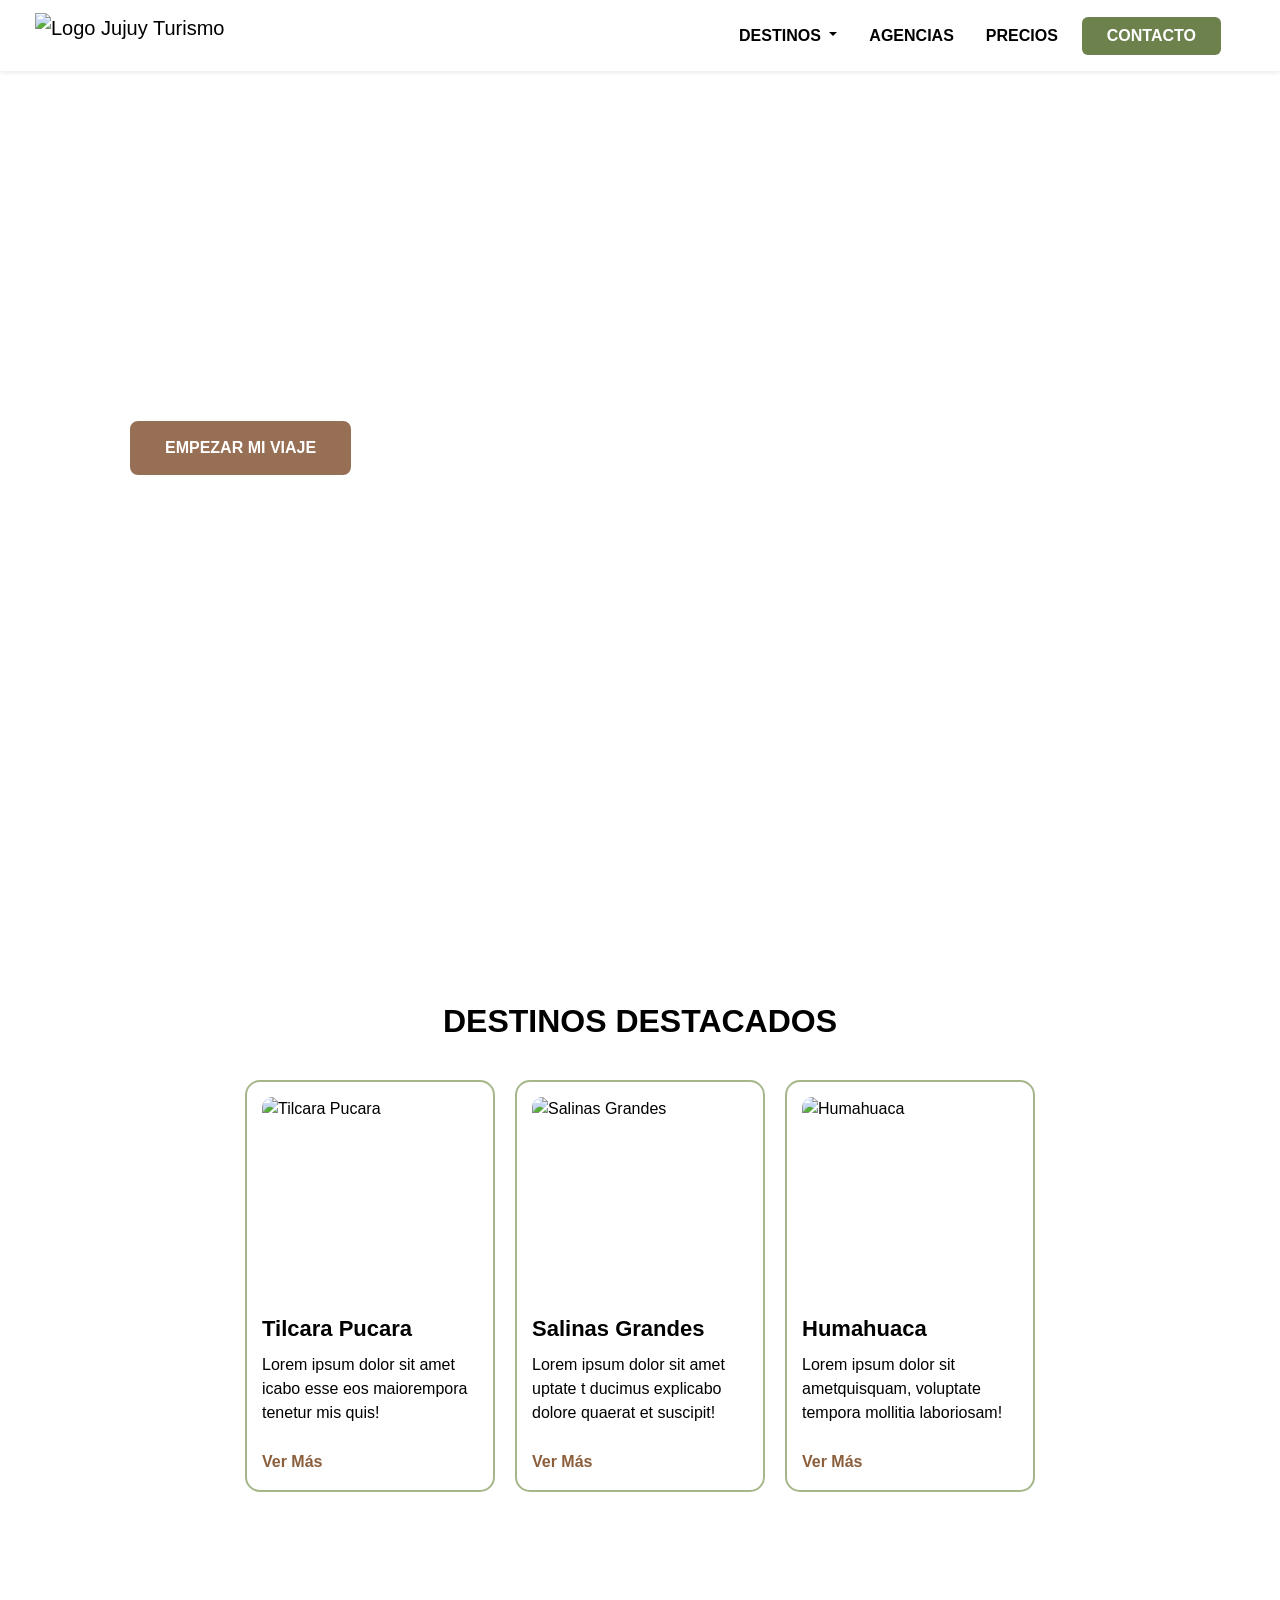
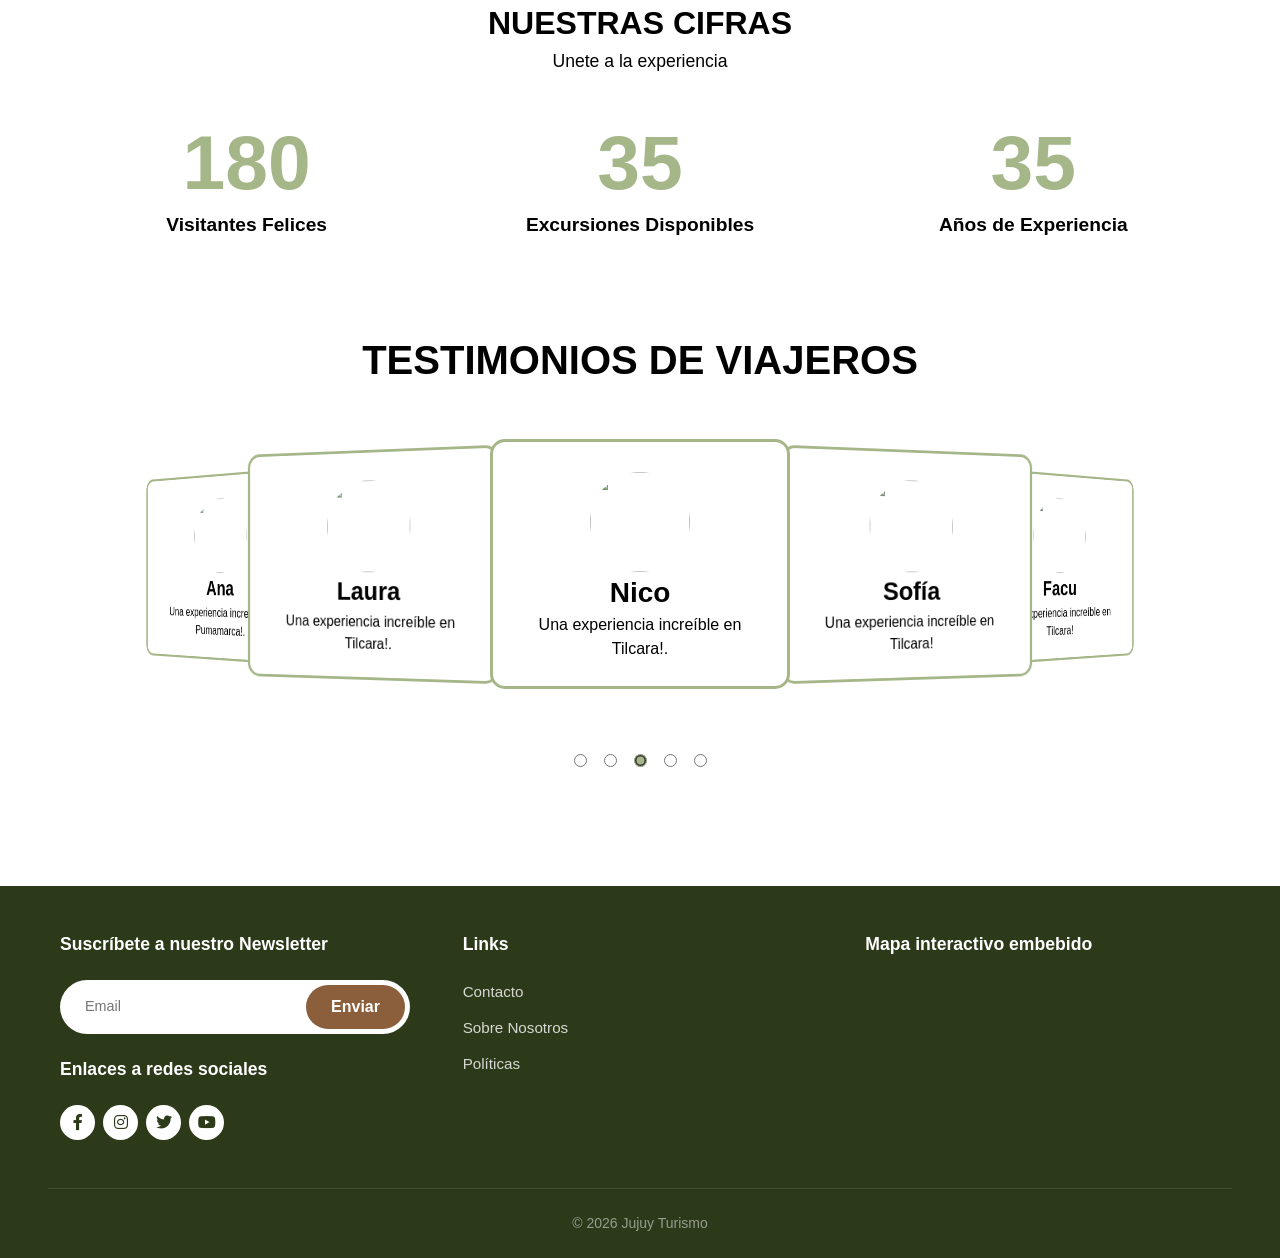
==== commit d156c466: "Actualizacion de clases para navbar y footer" ====
--- a/index.html
+++ b/index.html
@@ -15,63 +15,78 @@
 
 <body>
   <header>
-    <nav>
-      <div class="wrapper">
-        <div class="logo">
-          <a href="index.html">
-            <img id="logo-jujuy" src="img/logo-jujuy-turismo.png" alt="Logo Jujuy Turismo">
-          </a>
-        </div>
-        <input type="radio" name="slide" id="menu_btn" />
-        <input type="radio" name="slide" id="cancel_btn" />
-
-        <ul class="nav_links">
-          <label for="cancel_btn" class="btn cancel_btn">
-            <i class="fas fa-times"></i>
-          </label>
-
-          <li>
-            <a href="destinos.html" class="desktop_item">DESTINOS</a>
-            <input type="checkbox" id="showMega" />
-            <label for="showMega" class="mobile_item">DESTINOS</label>
-            <div class="mega_box">
-              <div class="content">
-                <div class="row img_row">
-                  <div class="services_img"></div>
-                </div>
-                <div class="row">
-                  <ul class="mega_links first_links">
-                    <li><a href="destinos.html#id-section-card">Pumamarca</a></li>
-                    <li><a href="destinos.html#id-section-card">Salinas Grandes</a></li>
-                    <li><a href="destinos.html#id-section-card">Humahuaca</a></li>
-                  </ul>
-                </div>
-                <div class="row">
-                  <ul class="mega_links">
-                    <li><a href="destinos.html#id-section-table">Precios por Lugar</a></li>
-                    <li><a href="destinos.html#id-galeria">Galeria</a></li>
-                  </ul>
-                </div>
-                <div class="row">
-                  <ul class="mega_links">
-                    <li><a href="blog.html">Blog</a></li>
-                  </ul>
+    <nav class="navbar navbar-expand-lg fixed-top shadow-sm navbar-jujuy">
+      <div class="container container-jujuy">
+
+        <a class="navbar-brand d-flex align-items-center" href="index.html">
+          <img id="logo-jujuy" src="img/logo-jujuy-turismo.png" alt="Logo Jujuy Turismo" class="navbar-jujuy-logo">
+        </a>
+
+        <button class="navbar-toggler border-0" type="button" data-bs-toggle="collapse" data-bs-target="#menuNavegacion"
+          aria-controls="menuNavegacion" aria-expanded="false" aria-label="Toggle navigation">
+          <span class="navbar-toggler-icon"></span>
+        </button>
+
+        <div class="collapse navbar-collapse justify-content-end" id="menuNavegacion">
+          <ul class="navbar-nav align-items-lg-center gap-2 gap-lg-3 py-3 py-lg-0">
+
+            <li class="nav-item dropdown position-lg-static">
+              <a class="nav-link dropdown-toggle fw-bold nav-link-jujuy" href="#" id="destinosDropdown" role="button"
+                data-bs-toggle="dropdown" aria-expanded="false">
+                DESTINOS
+              </a>
+
+              <div class="dropdown-menu w-100 mt-0 border-0 shadow pt-3 pb-4 px-4 dropdown-mega-jujuy"
+                aria-labelledby="destinosDropdown">
+                <div class="container">
+                  <div class="row g-4">
+                    <div class="col-lg-3 d-none d-lg-block">
+                      <div class="rounded w-100 img-mega-menu"></div>
+                    </div>
+                    <div class="col-lg-3">
+                      <ul class="list-unstyled mb-0 d-flex flex-column gap-2">
+                        <li><a class="text-decoration-none link-mega" href="destinos.html">Nuestros Destinos</a></li>
+                        <li><a class="text-decoration-none link-mega" href="educacion.html">Simulación de Phishing</a>
+                        </li>
+                      </ul>
+                    </div>
+                    <div class="col-lg-3">
+                      <ul class="list-unstyled mb-0 d-flex flex-column gap-2">
+                        <li><a class="text-decoration-none link-mega" href="destinos.html#id-section-table">Precios por
+                            Lugar</a></li>
+                        <li><a class="text-decoration-none link-mega" href="destinos.html#id-galeria">Galería</a></li>
+                      </ul>
+                    </div>
+                    <div class="col-lg-3">
+                      <ul class="list-unstyled mb-0 d-flex flex-column gap-2">
+                        <li><a class="text-decoration-none link-mega" href="blog.html">Blog</a></li>
+                      </ul>
+                    </div>
+                  </div>
                 </div>
               </div>
-            </div>
-          </li>
-
-          <li><a href="agencias.html">AGENCIAS</a></li>
-          <li><a href="precios.html">PRECIOS</a></li>
-
-          <li><a href="contacto.html" class="btn-reserva">CONTACTO</a></li>
-          <li><button id="zenfit-toggle-mode" aria-label="Cambiar modo" class="zenfit-modo-btn">
-              ☀️
-            </button></li>
-        </ul>
-        <label for="menu_btn" class="btn menu_btn">
-          <i class="fas fa-bars"></i>
-        </label>
+            </li>
+
+            <li class="nav-item">
+              <a class="nav-link fw-bold nav-link-jujuy" href="agencias.html">AGENCIAS</a>
+            </li>
+            <li class="nav-item">
+              <a class="nav-link fw-bold nav-link-jujuy" href="precios.html">PRECIOS</a>
+            </li>
+
+            <li class="nav-item mt-2 mt-lg-0">
+              <a class="btn px-4 fw-bold text-white rounded-2 btn-reserva-jujuy" href="contacto.html">CONTACTO</a>
+            </li>
+
+            <li class="nav-item mt-2 mt-lg-0 d-flex align-items-center">
+              <button id="zenfit-toggle-mode" aria-label="Cambiar modo" class="btn border-0 fs-5 p-0 ms-lg-2"
+                style="color: var(--text-color);">
+                <i id="icono-modo" class="bi bi-brightness-high-fill"></i>
+              </button>
+            </li>
+
+          </ul>
+        </div>
       </div>
     </nav>
   </header>
@@ -252,60 +267,51 @@
   </section>
 
 
-  <footer>
-    <div class="main-content">
-      <div class="left box">
-        <h3>Suscríbete a nuestro Newsletter</h3>
-        <div class="content">
-          <form action="#" class="newsletter-form">
+  <footer class="footer-jujuy pt-5 pb-4">
+    <div class="container">
+      <div class="row g-5 text-center text-lg-start">
+
+        <div class="col-lg-4">
+          <h3 class="footer-title-jujuy">Suscríbete a nuestro Newsletter</h3>
+          <form action="#" class="newsletter-form-jujuy mx-auto mx-lg-0">
             <input type="email" placeholder="Email" required>
             <button type="submit">Enviar</button>
           </form>
 
-          <h3 class="social-title">Enlaces a redes sociales</h3>
-          <div class="social">
+          <h3 class="footer-title-jujuy mt-4">Enlaces a redes sociales</h3>
+          <div class="social-jujuy d-flex justify-content-center justify-content-lg-start gap-2">
             <a href="https://www.facebook.com/?locale=es_LA" target="_blank"><span class="fab fa-facebook-f"></span></a>
             <a href="https://www.instagram.com/?hl=es" target="_blank"><span class="fab fa-instagram"></span></a>
             <a href="https://x.com/?lang=es" target="_blank"><span class="fab fa-twitter"></span></a>
             <a href="https://www.youtube.com/" target="_blank"><span class="fab fa-youtube"></span></a>
           </div>
         </div>
-      </div>
-
-      <div class="center box">
-        <h3>Links</h3>
-        <div class="content">
-          <ul class="footer-links">
+
+        <div class="col-lg-4">
+          <h3 class="footer-title-jujuy">Links</h3>
+          <ul class="list-unstyled footer-links-jujuy">
             <li><a href="#">Contacto</a></li>
             <li><a href="#">Sobre Nosotros</a></li>
             <li><a href="#">Políticas</a></li>
           </ul>
         </div>
-      </div>
-
-      <div class="card-basico" style="width: 18rem;">
-  <img src="..." class="card-img-top" alt="...">
-  <div class="card-body">
-    <h5 class="card-title">Card title</h5>
-    <p class="card-text">Some quick example text to build on the card title and make up the bulk of the card’s content.</p>
-    <a href="#" class="btn btn-primary">Go somewhere</a>
-  </div>
-</div>
-
-      <div class="right box">
-        <h3>Mapa interactivo embebido</h3>
-        <div class="content">
-          <div class="mapa">
+
+        <div class="col-lg-4">
+          <h3 class="footer-title-jujuy">Mapa interactivo embebido</h3>
+          <div class="mapa-jujuy">
             <iframe
               src="https://www.google.com/maps/embed?pb=!1m18!1m12!1m3!1d29335.355984855898!2d-65.37155270283667!3d-23.209604208719668!2m3!1f0!2f0!3f0!3m2!1i1024!2i768!4f13.1!3m3!1m2!1s0x9404e9a4ba40a8c1%3A0x5ff8703d0479ecf9!2sHumahuaca%2C%20Jujuy!5e0!3m2!1ses-419!2sar!4v1775947113125!5m2!1ses-419!2sar"
               width="100%" height="150" style="border:0;" allowfullscreen="" loading="lazy"></iframe>
           </div>
         </div>
-      </div>
-    </div>
-
-    <div class="bottom">
-      <p>&copy; 2026 Jujuy Turismo - Website</p>
+
+      </div>
+
+      <div class="row mt-5">
+        <div class="col-12 text-center border-top pt-4" style="border-color: rgba(255,255,255,0.1) !important;">
+          <p class="mb-0 text-white-50 small">© 2026 Jujuy Turismo</p>
+        </div>
+      </div>
     </div>
   </footer>
 
--- a/style.css
+++ b/style.css
@@ -13,6 +13,557 @@
   --transition: all 0.3s ease;
 }
 
+  /* ══════════════════════════════
+     PAG Precios
+  ══════════════════════════════ */
+  * { box-sizing: border-box; }
+  body { background: #f8f9fa; font-family: 'Segoe UI', sans-serif; }
+ 
+  .precios-section {
+    padding: clamp(1.5rem, 4vw, 3rem) clamp(.75rem, 3vw, 1.5rem);
+  }
+ 
+  .section-heading {
+    font-size: clamp(1.2rem, 2.5vw, 1.6rem);
+    font-weight: 600;
+    text-align: center;
+    color: var(--text-color);
+    margin-bottom: .25rem;
+    margin: 3rem;
+  }
+
+  .section-sub {
+    text-align: center;
+    font-size: .875rem;
+    color: var(--text-color);
+    margin-bottom: 1.75rem;
+  }
+ 
+ 
+  /*  TOGGLE  */
+  .toggle-wrap {
+    display: flex;
+    justify-content: center;
+    align-items: center;
+    gap: 12px;
+    margin-bottom: 2rem;
+  }
+ 
+  .toggle-label {
+    font-size: .875rem;
+    font-weight: 500;
+    color: var(--text-color);
+    transition: color .2s;
+    white-space: nowrap;
+  }
+ 
+  .toggle-label.active { color: var(--text-color); }
+ 
+  .form-check-input.t-switch {
+    width: 3rem;
+    height: 1.5rem;
+    cursor: pointer;
+    background-color: #dee2e6;
+    border: 1px solid #ced4da;
+    flex-shrink: 0;
+  }
+ 
+  .form-check-input.t-switch:checked {
+    background-color: #1a1a2e;
+    border-color: #1a1a2e;
+  }
+ 
+  .form-check-input.t-switch:focus { box-shadow: none; }
+ 
+ 
+  /* GRID RESPONSIVE DE CARDS */
+  .cards-grid {
+    display: grid;
+    gap: .875rem;
+    grid-template-columns: 1fr;
+  }
+ 
+  @media (min-width: 576px) {
+    .cards-grid { grid-template-columns: repeat(2, minmax(0, 1fr)); }
+  }
+ 
+  @media (min-width: 992px) {
+    .cards-grid { grid-template-columns: repeat(3, minmax(0, 1fr)); }
+  }
+ 
+  @media (min-width: 1200px) {
+    .cards-grid {
+      grid-template-columns: repeat(3, minmax(0, 340px));
+      justify-content: center;
+    }
+  }
+ 
+ 
+  /* PLANES */
+  .plan-card {
+    background: #fff;
+    border: 1px solid #e9ecef;
+    border-radius: 12px;
+    padding: 1.4rem 1.25rem;
+    height: 100%;
+    display: flex;
+    flex-direction: column;
+    position: relative;
+    transition: border-color .25s, transform .25s, box-shadow .25s;
+  }
+ 
+  /* Hover — solo en dispositivos con puntero (desktop/tablet con mouse) */
+  @media (hover: hover) {
+    .plan-card:hover {
+      border-color: #adb5bd;
+      transform: translateY(-5px);
+      box-shadow: 0 8px 24px rgba(0, 0, 0, .08);
+    }
+    /* La card featured mantiene su borde de color al hacer hover */
+    .plan-card.featured:hover {
+      border-color: #7DF527;
+      box-shadow: 0 8px 28px rgba(13, 110, 253, .12);
+    }
+  }
+ 
+  /* Card destacada (Aventura) */
+  .plan-card.featured {
+    border: 2px solid #7DF527;
+  }
+ 
+ 
+  /* ── Encabezado de card ── */
+  .badge-pop {
+    display: inline-block;
+    background: #e7f0ff;
+    color: #0a4cc7;
+    font-size: .7rem;
+    font-weight: 600;
+    padding: 3px 10px;
+    border-radius: 20px;
+    margin-bottom: .6rem;
+    letter-spacing: .02em;
+  }
+ 
+  .plan-title {
+    font-size: 1rem;
+    font-weight: 600;
+    color: #1a1a2e;
+    margin: 0 0 .3rem;
+  }
+ 
+  .plan-ahorro {
+    display: inline-block;
+    font-size: .72rem;
+    color: #146c43;
+    background: #d1e7dd;
+    border-radius: 6px;
+    padding: 3px 8px;
+    margin-bottom: .8rem;
+  }
+ 
+  /* ── Precio ── */
+  .plan-price {
+    font-size: clamp(1.25rem, 3.5vw, 1.6rem);
+    font-weight: 700;
+    color: #1a1a2e;
+    margin: 0;
+    line-height: 1.1;
+  }
+ 
+  .plan-price-label {
+    font-size: .72rem;
+    color: #adb5bd;
+    margin: 0 0 .9rem;
+  }
+ 
+  .plan-divider {
+    border: none;
+    border-top: 1px solid #f1f3f5;
+    margin: .65rem 0;
+  }
+ 
+ 
+  /* ── Lista de características ── */
+  .plan-features {
+    list-style: none;
+    padding: 0;
+    margin: 0 0 1.1rem;
+    flex: 1;
+  }
+ 
+  .plan-features li {
+    font-size: .8125rem;
+    color: #495057;
+    padding: 4px 0;
+    display: flex;
+    align-items: flex-start;
+    gap: 8px;
+    line-height: 1.4;
+  }
+ 
+  /* Ícono check (SVG inline como background) */
+  .plan-features li::before {
+    content: '';
+    display: inline-block;
+    width: 15px;
+    height: 15px;
+    min-width: 15px;
+    margin-top: 1px;
+    border-radius: 50%;
+    background-color: #d1e7dd;
+    background-image: url("data:image/svg+xml,%3Csvg xmlns='http://www.w3.org/2000/svg' viewBox='0 0 12 12'%3E%3Cpath d='M2 6l3 3 5-5' stroke='%23146c43' stroke-width='1.5' fill='none' stroke-linecap='round' stroke-linejoin='round'/%3E%3C/svg%3E");
+    background-repeat: no-repeat;
+    background-position: center;
+    background-size: 10px;
+  }
+ 
+  /* Ítem desactivado */
+  .plan-features li.off {
+    color: #adb5bd;
+  }
+ 
+  .plan-features li.off::before {
+    background-color: #f1f3f5;
+    background-image: url("data:image/svg+xml,%3Csvg xmlns='http://www.w3.org/2000/svg' viewBox='0 0 12 12'%3E%3Cpath d='M3 3l6 6M9 3l-6 6' stroke='%23adb5bd' stroke-width='1.5' stroke-linecap='round'/%3E%3C/svg%3E");
+  }
+ 
+ 
+  /* ── Botones ── */
+  .btn-plan {
+    font-size: .8125rem;
+    padding: .5rem 1rem;
+    border-radius: 8px;
+    width: 100%;
+    cursor: pointer;
+    transition: all .15s;
+    font-weight: 500;
+  }
+ 
+  .btn-outline-plan {
+    background: #7DF527;
+    border: 1px solid #ced4da;
+    color: #1a1a2e;
+  }
+ 
+  .btn-outline-plan:hover {
+    opacity: .85;
+    border-color: #adb5bd;
+  }
+ 
+  .btn-filled-plan {
+    background: #7DF527;
+    border: none;
+    color: #000;
+  }
+ 
+  .btn-filled-plan:hover { opacity: .85; }
+ 
+ 
+  /* ── Tooltip trigger (subrayado punteado) ── */
+  .has-tip {
+    border-bottom: 1px dashed #adb5bd;
+    cursor: help;
+  }
+
+
+/* ══════════════════════════════
+         PAG. Destinos
+══════════════════════════════ */
+body {
+  background: #f8f9fa;
+  font-family: 'Segoe UI', sans-serif;
+}
+ 
+.sec { padding: 2.5rem 1rem; }
+
+.sec#id-galeria {
+  background: #976f55;
+; /* el color que quieras */
+}
+ 
+.sec-label {
+  font-size: 11px;
+  letter-spacing: .12em;
+  text-transform: uppercase;
+  color: var(--text-color);
+  margin-bottom: .25rem;
+}
+ 
+.sec-title {
+  font-size: clamp(1.1rem, 2.5vw, 1.4rem);
+  font-weight: 600;
+  color: var(--text-color);
+  margin-bottom: .25rem;
+  padding: 2rem;
+}
+ 
+ 
+/* ══════════════════════════════
+   FILTROS
+   Botones pill que marcan la categoría activa.
+   jQuery les añade/quita la clase .activo
+══════════════════════════════ */
+.filtros-wrap {
+  display: flex;
+  flex-wrap: wrap;
+  gap: .5rem;
+  margin-bottom: 1.5rem;
+}
+ 
+.btn-filtro-dest {
+  font-size: .75rem;
+  padding: 5px 14px;
+  border-radius: 20px;
+  border: 1px solid #dee2e6;
+  background: #ffffff;
+  color: #000;
+  cursor: pointer;
+  transition: all .18s;
+  font-weight: 400;
+}
+ 
+.btn-filtro-dest:hover {
+  border-color: #adb5bd;
+  color: #1a1a2e;
+  background: #f1f3f5;
+}
+ 
+.btn-filtro-dest.activo {
+  background: #1a1a2e;
+  color: #fff;
+  border-color: #1a1a2e;
+}
+ 
+ 
+/* ══════════════════════════════
+   GRID GALERÍA
+   Mobile:      1 columna  (<576px)
+   Tablet:      2 columnas (≥576px)
+   Desktop:     3 columnas (≥992px)
+══════════════════════════════ */
+.galeria-grid {
+  display: grid;
+  gap: .75rem;
+  grid-template-columns: 1fr;
+}
+ 
+@media (min-width: 576px) {
+  .galeria-grid { grid-template-columns: repeat(2, 1fr); }
+}
+ 
+@media (min-width: 992px) {
+  .galeria-grid { grid-template-columns: repeat(3, 1fr); }
+}
+ 
+/* Ítem de galería — zoom con CSS + jQuery fadeIn/fadeOut */
+.gal-item {
+  border-radius: 10px;
+  overflow: hidden;
+  position: relative;
+  aspect-ratio: 4 / 3;
+  cursor: pointer;
+  border: 1px solid #e9ecef;
+}
+ 
+.gal-item img {
+  width: 100%;
+  height: 100%;
+  object-fit: cover;
+  transition: transform .4s ease, filter .3s ease;
+  display: block;
+}
+ 
+/* Efecto zoom al hover */
+.gal-item:hover img {
+  transform: scale(1.07);
+  filter: brightness(.82);
+}
+ 
+/* Overlay con categoría */
+.gal-item .gal-overlay {
+  position: absolute;
+  inset: 0;
+  background: linear-gradient(to top, rgba(0,0,0,.65) 0%, transparent 50%);
+  opacity: 0;
+  transition: opacity .3s;
+  display: flex;
+  align-items: flex-end;
+  padding: .75rem;
+}
+ 
+.gal-item:hover .gal-overlay { opacity: 1; }
+ 
+.gal-cat {
+  font-size: 11px;
+  letter-spacing: .1em;
+  text-transform: uppercase;
+  color: rgba(255,255,255,.9);
+  font-weight: 500;
+}
+ 
+/* Clase que jQuery añade a los ítems que NO corresponden al filtro */
+.gal-item.oculto { display: none; }
+ 
+ 
+/* ══════════════════════════════
+   CARDS LUGARES DESTACADOS
+   Zoom en imagen con overflow hidden en wrapper
+══════════════════════════════ */
+.dest-card {
+  background: #fff;
+  border: 1px solid #e9ecef;
+  border-radius: 12px;
+  overflow: hidden;
+  height: 100%;
+  display: flex;
+  flex-direction: column;
+  transition: border-color .2s, transform .25s, box-shadow .2s;
+}
+ 
+@media (hover: hover) {
+  .dest-card:hover {
+    border-color: #adb5bd;
+    transform: translateY(-4px);
+    box-shadow: 0 8px 20px rgba(0,0,0,.07);
+  }
+}
+ 
+.dest-card-img-wrap { overflow: hidden; }
+ 
+.dest-card-img {
+  width: 100%;
+  height: 160px;
+  object-fit: cover;
+  display: block;
+  transition: transform .4s ease;
+}
+ 
+/* Zoom de imagen al hover en card */
+.dest-card:hover .dest-card-img { transform: scale(1.06); }
+ 
+.dest-card-body {
+  padding: .9rem 1rem;
+  flex: 1;
+  display: flex;
+  flex-direction: column;
+  gap: .35rem;
+}
+ 
+.dest-card-title {
+  font-size: .875rem;
+  font-weight: 600;
+  color: #1a1a2e;
+  margin: 0;
+}
+ 
+.dest-card-desc {
+  font-size: .78rem;
+  color: #6c757d;
+  line-height: 1.55;
+  margin: 0;
+  flex: 1;
+}
+ 
+.dest-card-btn {
+  font-size: .75rem;
+  padding: 5px 12px;
+  border-radius: 6px;
+  border: 1px solid #dee2e6;
+  background: transparent;
+  color: #495057;
+  cursor: pointer;
+  width: fit-content;
+  margin-top: .5rem;
+  transition: all .15s;
+}
+ 
+.dest-card-btn:hover {
+  background: #f8f9fa;
+  color: #1a1a2e;
+  border-color: #adb5bd;
+}
+ 
+ 
+/* ══════════════════════════════
+   TABLA DE PRECIOS RESPONSIVE
+   Bootstrap .table-responsive para scroll horizontal.
+   En mobile (<576px): cada <td> se apila con su label.
+══════════════════════════════ */
+.tabla-wrap {
+  border-radius: 10px;
+  border: 1px solid #e9ecef;
+  overflow: hidden;
+}
+ 
+.tabla-wrap table { margin: 0; font-size: .8125rem; }
+ 
+.tabla-wrap thead th {
+  background: #f8f9fa;
+  color: #6c757d;
+  font-weight: 600;
+  font-size: .7rem;
+  letter-spacing: .08em;
+  text-transform: uppercase;
+  border-bottom: 1px solid #e9ecef !important;
+  padding: .65rem 1rem;
+}
+ 
+.tabla-wrap tbody td {
+  padding: .65rem 1rem;
+  color: #1a1a2e;
+  border-color: #e9ecef !important;
+  vertical-align: middle;
+}
+ 
+.tabla-wrap tbody tr { transition: background .15s; }
+.tabla-wrap tbody tr:hover { background: #f8f9fa; }
+ 
+/* Badges de categoría */
+.badge-cat {
+  font-size: .7rem;
+  padding: 3px 9px;
+  border-radius: 20px;
+  font-weight: 500;
+}
+ 
+.badge-cultural  { background: #dbeafe; color: #1e40af; }
+.badge-naturaleza{ background: #dcfce7; color: #166534; }
+.badge-gastro    { background: #fef9c3; color: #854d0e; }
+.badge-otro      { background: #f1f5f9; color: #475569; }
+ 
+/* ── Mobile stacked table (<576px) ── */
+@media (max-width: 575px) {
+  .tabla-wrap table thead { display: none; }
+ 
+  .tabla-wrap table td {
+    display: flex;
+    justify-content: space-between;
+    align-items: center;
+    padding: .45rem 1rem;
+    font-size: .78rem;
+  }
+ 
+  /* Muestra el nombre de columna antes del valor */
+  .tabla-wrap table td::before {
+    content: attr(data-label);
+    color: #adb5bd;
+    font-size: .7rem;
+    font-weight: 600;
+    text-transform: uppercase;
+    letter-spacing: .06em;
+    flex-shrink: 0;
+    margin-right: .75rem;
+  }
+ 
+  .tabla-wrap table tr {
+    border-bottom: 1px solid #e9ecef;
+    display: block;
+    padding: .25rem 0;
+  }
+}
+
+
 /* Reset & Base Styles */
 * {
   margin: 0;
@@ -23,6 +574,7 @@
 body {
   background-color: var(--background);
   color: var(--text-color);
+  overflow-x: hidden;
 }
 
 .container {
@@ -44,22 +596,6 @@
   margin: 2rem;
   text-align: center;
 }
-
-/* Buttons */
-/* .btn {
-  display: inline-block;
-  padding: 12px 24px;
-  border-radius: 8px;
-  text-decoration: none;
-  font-weight: 600;
-  transition: var(--transition);
-  cursor: pointer;
-}*/
-
-/* .btn-primary {
-  background: linear-gradient(45deg, var(--primary-color), var(--secondary-color));
-  color: var(--text-color);
-}*/
 
 .btn-outline {
   border: 2px solid var(--primary-color);
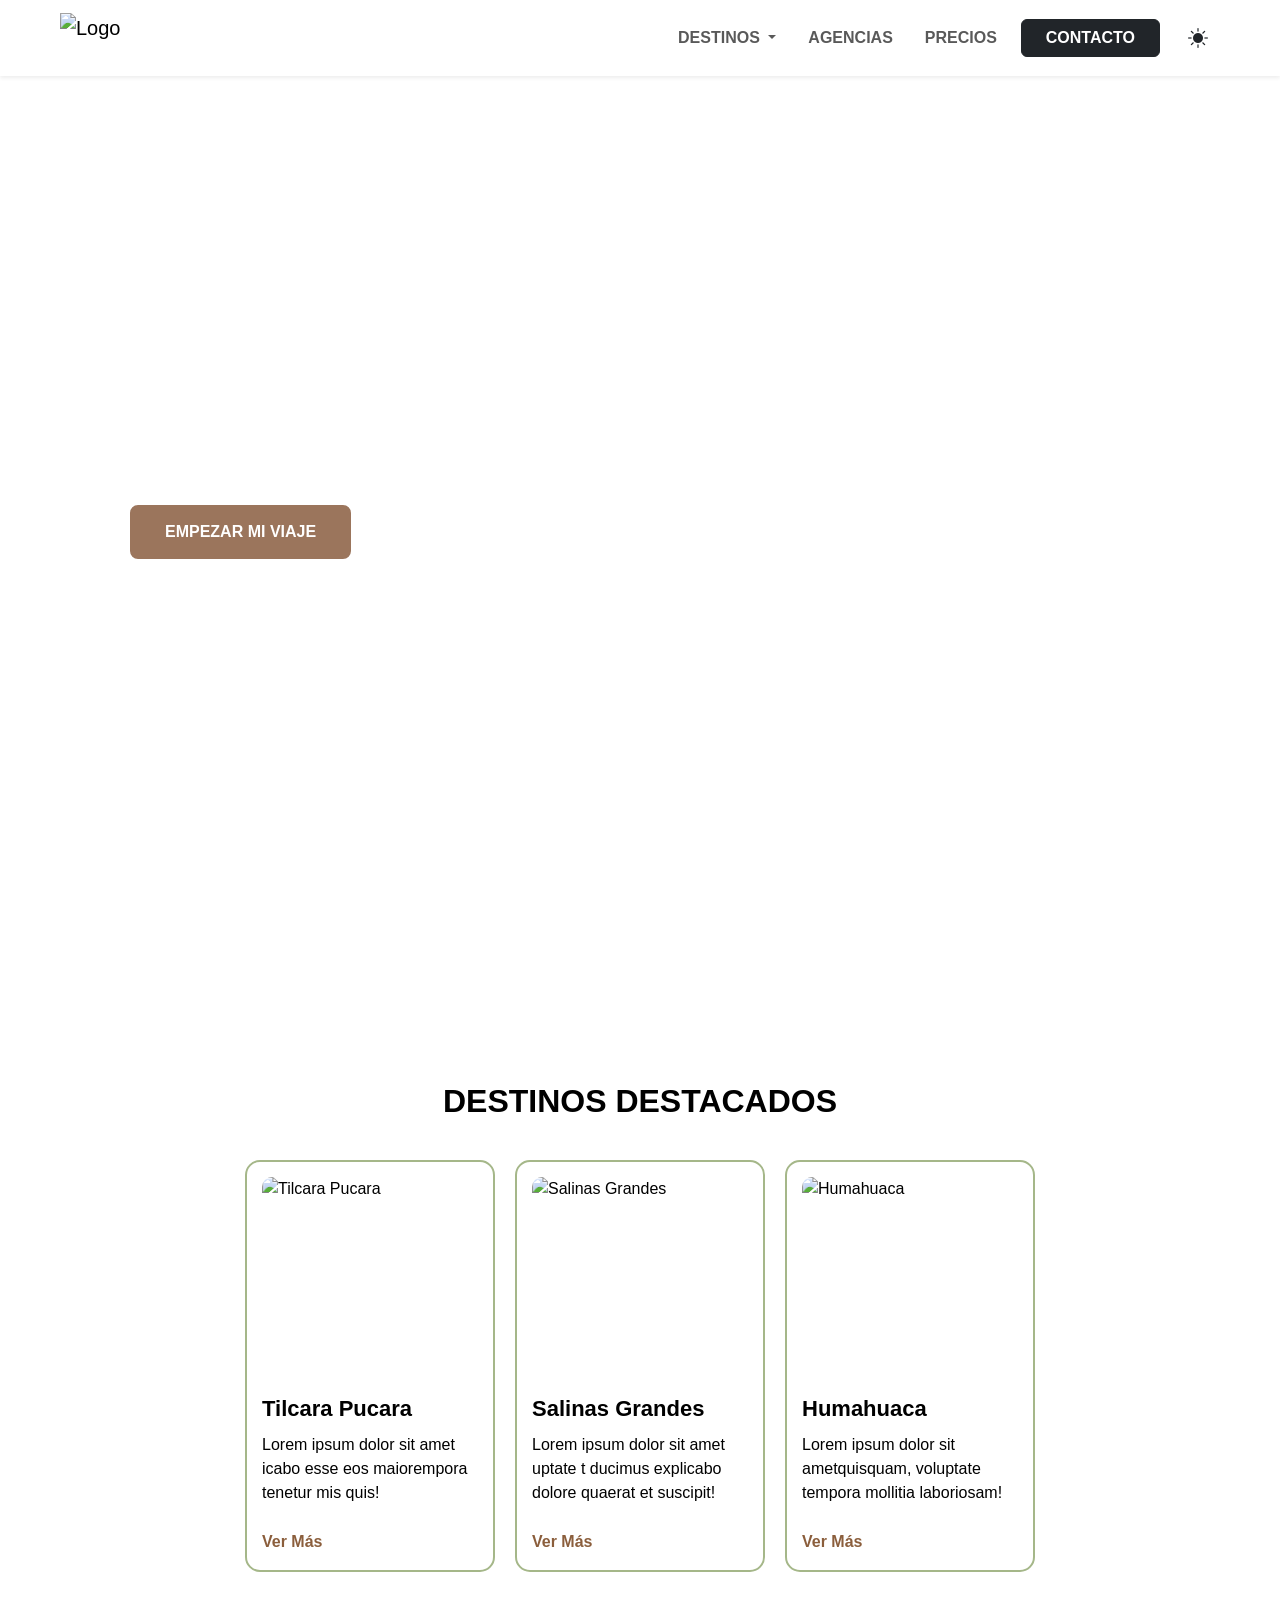
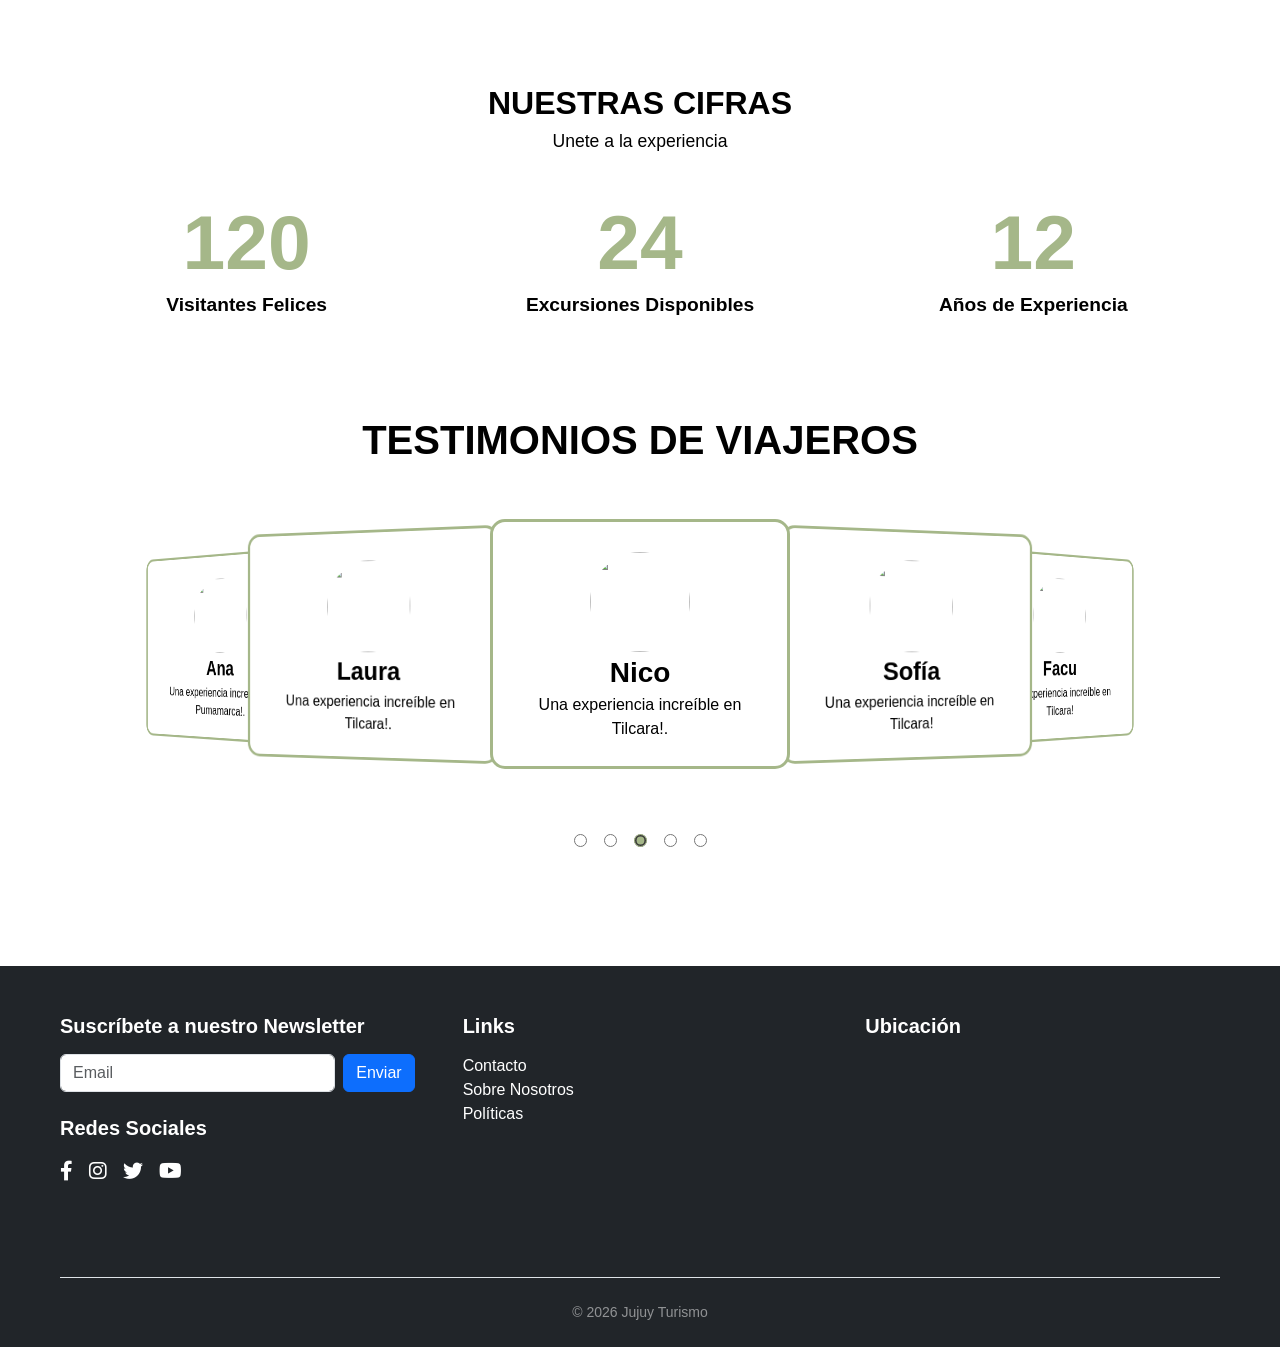
==== commit fb6bed3c: "Correciones del home" ====
--- a/index.html
+++ b/index.html
@@ -1,324 +1,473 @@
-<!DOCTYPE html>
+<!doctype html>
 <html lang="en">
-
-<head>
-  <meta charset="UTF-8" />
-  <meta name="viewport" content="width=device-width, initial-scale=1.0" />
-  <title>JUJUY TURISMO</title>
-  <link href="https://cdn.jsdelivr.net/npm/bootstrap@5.3.8/dist/css/bootstrap.min.css" rel="stylesheet" integrity="sha384-sRIl4kxILFvY47J16cr9ZwB07vP4J8+LH7qKQnuqkuIAvNWLzeN8tE5YBujZqJLB" crossorigin="anonymous">
-  <link rel="stylesheet" href="https://cdnjs.cloudflare.com/ajax/libs/font-awesome/6.0.0/css/all.min.css"
-    integrity="sha512-9usAa10IRO0HhonpyAIVpjrylPvoDwiPUiKdWk5t3PyolY1cOd4DSE0Ga+ri4AuTroPR5aQvXU9xC6qOPnzFeg=="
-    crossorigin="anonymous" referrerpolicy="no-referrer" />
-  <link rel="stylesheet" href="style.css" />
-
-</head>
-
-<body>
-  <header>
-    <nav class="navbar navbar-expand-lg fixed-top shadow-sm navbar-jujuy">
-      <div class="container container-jujuy">
-
-        <a class="navbar-brand d-flex align-items-center" href="index.html">
-          <img id="logo-jujuy" src="img/logo-jujuy-turismo.png" alt="Logo Jujuy Turismo" class="navbar-jujuy-logo">
-        </a>
-
-        <button class="navbar-toggler border-0" type="button" data-bs-toggle="collapse" data-bs-target="#menuNavegacion"
-          aria-controls="menuNavegacion" aria-expanded="false" aria-label="Toggle navigation">
-          <span class="navbar-toggler-icon"></span>
-        </button>
-
-        <div class="collapse navbar-collapse justify-content-end" id="menuNavegacion">
-          <ul class="navbar-nav align-items-lg-center gap-2 gap-lg-3 py-3 py-lg-0">
-
-            <li class="nav-item dropdown position-lg-static">
-              <a class="nav-link dropdown-toggle fw-bold nav-link-jujuy" href="#" id="destinosDropdown" role="button"
-                data-bs-toggle="dropdown" aria-expanded="false">
-                DESTINOS
-              </a>
-
-              <div class="dropdown-menu w-100 mt-0 border-0 shadow pt-3 pb-4 px-4 dropdown-mega-jujuy"
-                aria-labelledby="destinosDropdown">
-                <div class="container">
-                  <div class="row g-4">
-                    <div class="col-lg-3 d-none d-lg-block">
-                      <div class="rounded w-100 img-mega-menu"></div>
-                    </div>
-                    <div class="col-lg-3">
-                      <ul class="list-unstyled mb-0 d-flex flex-column gap-2">
-                        <li><a class="text-decoration-none link-mega" href="destinos.html">Nuestros Destinos</a></li>
-                        <li><a class="text-decoration-none link-mega" href="educacion.html">Simulación de Phishing</a>
-                        </li>
-                      </ul>
-                    </div>
-                    <div class="col-lg-3">
-                      <ul class="list-unstyled mb-0 d-flex flex-column gap-2">
-                        <li><a class="text-decoration-none link-mega" href="destinos.html#id-section-table">Precios por
-                            Lugar</a></li>
-                        <li><a class="text-decoration-none link-mega" href="destinos.html#id-galeria">Galería</a></li>
-                      </ul>
-                    </div>
-                    <div class="col-lg-3">
-                      <ul class="list-unstyled mb-0 d-flex flex-column gap-2">
-                        <li><a class="text-decoration-none link-mega" href="blog.html">Blog</a></li>
-                      </ul>
+  <head>
+    <meta charset="UTF-8" />
+    <meta name="viewport" content="width=device-width, initial-scale=1.0" />
+    <title>JUJUY TURISMO</title>
+    <script src="https://code.jquery.com/jquery-3.7.1.min.js"></script>
+    <link
+      href="https://cdn.jsdelivr.net/npm/bootstrap@5.3.8/dist/css/bootstrap.min.css"
+      rel="stylesheet"
+      integrity="sha384-sRIl4kxILFvY47J16cr9ZwB07vP4J8+LH7qKQnuqkuIAvNWLzeN8tE5YBujZqJLB"
+      crossorigin="anonymous"
+    />
+    <link
+      href="https://cdn.jsdelivr.net/npm/bootstrap-icons@1.11.3/font/bootstrap-icons.css"
+      rel="stylesheet"
+    />
+    <link
+      rel="stylesheet"
+      href="https://cdnjs.cloudflare.com/ajax/libs/font-awesome/6.0.0/css/all.min.css"
+      integrity="sha512-9usAa10IRO0HhonpyAIVpjrylPvoDwiPUiKdWk5t3PyolY1cOd4DSE0Ga+ri4AuTroPR5aQvXU9xC6qOPnzFeg=="
+      crossorigin="anonymous"
+      referrerpolicy="no-referrer"
+    />
+    <link rel="stylesheet" href="style.css" />
+  </head>
+
+  <script>
+    $(document).ready(function () {
+      // 🔴 ESTADO INICIAL (SIN CSS)
+      $("#titleHero").css({ opacity: 0, marginTop: "80px" });
+      $("#textHero").css({ opacity: 0, marginTop: "80px" });
+      $("#btnHero").css({ opacity: 0, marginTop: "80px" });
+
+      // 🎬 ANIMACIÓN SECUENCIAL
+      $("#titleHero").delay(300).animate(
+        {
+          opacity: 1,
+          marginTop: "0px",
+        },
+        800,
+      );
+
+      $("#textHero").delay(1000).animate(
+        {
+          opacity: 1,
+          marginTop: "0px",
+        },
+        600,
+      );
+
+      $("#btnHero").delay(1600).animate(
+        {
+          opacity: 1,
+          marginTop: "0px",
+        },
+        600,
+      );
+
+      // ✍️ TYPEWRITER (solo jQuery)
+      const texto = "Aventuras inolvidables en Jujuy";
+      let i = 0;
+
+      function escribir() {
+        if (i < texto.length) {
+          $("#textHero").append(texto.charAt(i));
+          i++;
+          setTimeout(escribir, 40);
+        }
+      }
+
+      setTimeout(escribir, 1200);
+    });
+  </script>
+  <body>
+    <header>
+      <nav
+        class="navbar navbar-expand-lg fixed-top shadow-sm navbar-light bg-white navbar-jujuy"
+      >
+        <div class="container">
+          <!-- LOGO -->
+          <a class="navbar-brand d-flex align-items-center" href="index.html">
+            <img src="img/logo-jujuy-turismo.png" alt="Logo" height="50" />
+          </a>
+
+          <!-- BOTÓN MOBILE -->
+          <button
+            class="navbar-toggler border-0"
+            type="button"
+            data-bs-toggle="collapse"
+            data-bs-target="#menuNavegacion"
+          >
+            <span class="navbar-toggler-icon"></span>
+          </button>
+
+          <!-- MENÚ -->
+          <div
+            class="collapse navbar-collapse justify-content-end"
+            id="menuNavegacion"
+          >
+            <ul
+              class="navbar-nav align-items-lg-center gap-2 gap-lg-3 py-3 py-lg-0"
+            >
+              <!-- DROPDOWN / MEGA MENÚ -->
+              <li class="nav-item dropdown position-lg-static">
+                <a
+                  class="nav-link dropdown-toggle fw-bold"
+                  href="destinos.html"
+                  id="destinosDropdown"
+                  role="button"
+                  data-bs-toggle="dropdown"
+                >
+                  DESTINOS
+                </a>
+
+                <!-- MEGA MENU -->
+                <div class="dropdown-menu border-0 shadow dropdown-mega-jujuy">
+                  <div class="container">
+                    <div class="row g-4 py-3">
+                      <!-- IMG -->
+                      <div class="col-lg-3 d-none d-lg-block">
+                        <div class="img-mega-menu rounded"></div>
+                      </div>
+
+                      <!-- COL 1 -->
+                      <div class="col-lg-3">
+                        <ul class="list-unstyled">
+                          <li>
+                            <a href="destinos.html" class="dropdown-item"
+                              >Nuestros Destinos</a
+                            >
+                          </li>
+                          <li>
+                            <a href="educacion.html" class="dropdown-item"
+                              >Simulación de Phishing</a
+                            >
+                          </li>
+                        </ul>
+                      </div>
+
+                      <!-- COL 2 -->
+                      <div class="col-lg-3">
+                        <ul class="list-unstyled">
+                          <li>
+                            <a
+                              href="destinos.html#id-section-table"
+                              class="dropdown-item"
+                              >Precios</a
+                            >
+                          </li>
+                          <li>
+                            <a
+                              href="destinos.html#id-galeria"
+                              class="dropdown-item"
+                              >Galería</a
+                            >
+                          </li>
+                        </ul>
+                      </div>
+
+                      <!-- COL 3 -->
+                      <div class="col-lg-3">
+                        <ul class="list-unstyled">
+                          <li>
+                            <a href="blog.html" class="dropdown-item">Blog</a>
+                          </li>
+                        </ul>
+                      </div>
                     </div>
                   </div>
                 </div>
-              </div>
-            </li>
-
-            <li class="nav-item">
-              <a class="nav-link fw-bold nav-link-jujuy" href="agencias.html">AGENCIAS</a>
-            </li>
-            <li class="nav-item">
-              <a class="nav-link fw-bold nav-link-jujuy" href="precios.html">PRECIOS</a>
-            </li>
-
-            <li class="nav-item mt-2 mt-lg-0">
-              <a class="btn px-4 fw-bold text-white rounded-2 btn-reserva-jujuy" href="contacto.html">CONTACTO</a>
-            </li>
-
-            <li class="nav-item mt-2 mt-lg-0 d-flex align-items-center">
-              <button id="zenfit-toggle-mode" aria-label="Cambiar modo" class="btn border-0 fs-5 p-0 ms-lg-2"
-                style="color: var(--text-color);">
-                <i id="icono-modo" class="bi bi-brightness-high-fill"></i>
-              </button>
-            </li>
-
-          </ul>
-        </div>
+              </li>
+
+              <!-- LINKS -->
+              <li class="nav-item">
+                <a class="nav-link fw-bold" href="agencias.html">AGENCIAS</a>
+              </li>
+
+              <li class="nav-item">
+                <a class="nav-link fw-bold" href="precios.html">PRECIOS</a>
+              </li>
+
+              <!-- BOTÓN -->
+              <li class="nav-item">
+                <a class="btn btn-dark px-4 fw-bold" href="contacto.html"
+                  >CONTACTO</a
+                >
+              </li>
+
+              <!-- MODO OSCURO -->
+              <li class="nav-item d-flex align-items-center">
+                <button id="zenfit-toggle-mode" class="btn border-0 fs-5">
+                  <i id="icono-modo" class="bi bi-brightness-high-fill"></i>
+                </button>
+              </li>
+            </ul>
+          </div>
+        </div>
+      </nav>
+    </header>
+
+    <main id="hero">
+      <div class="promo">
+        <h1 id="titleHero" class="home-title">
+          DESCUBRE LA MAGIA <br />
+          DEL NORTE ARGENTINO
+        </h1>
+
+        <p id="textHero" class="home-text"></p>
+
+        <a href="#" id="btnHero" class="btn-hero"> EMPEZAR MI VIAJE </a>
       </div>
-    </nav>
-  </header>
-
-
-  <main id="hero">
-    <div class="promo">
-      <h1 class="home-title">DESCUBRE LA MAGIA <br> DEL NORTE ARGENTINO</h1>
-      <p class="home-text">Aventuras inolvidables en Jujuy</p>
-      <a href="#" class="btn-hero">EMPEZAR MI VIAJE</a>
+
+      <video muted autoplay loop>
+        <source src="img/video-jujuy.mp4" type="video/mp4" />
+      </video>
+
+      <div class="capa"></div>
+    </main>
+
+    <section class="section-card efecto-revelar">
+      <h2>DESTINOS DESTACADOS</h2>
+      <div class="container-card">
+        <div class="cards">
+          <div class="card-basico">
+            <div class="icon">
+              <img
+                src="https://images.unsplash.com/photo-1603155376428-87022abbfa2d?q=80&w=2070&auto=format&fit=crop&ixlib=rb-4.1.0&ixid=M3wxMjA3fDB8MHxwaG90by1wYWdlfHx8fGVufDB8fHx8fA%3D%3D"
+                alt="Tilcara Pucara"
+              />
+            </div>
+            <div class="title">Tilcara Pucara</div>
+            <div class="description">
+              Lorem ipsum dolor sit amet icabo esse eos maiorempora tenetur mis
+              quis!
+            </div>
+            <a href="#" class="ver-mas">Ver Más</a>
+          </div>
+          <div class="card-basico">
+            <div class="icon">
+              <img
+                src="https://images.unsplash.com/photo-1586829728364-c5f74e6b6bc1?q=80&w=1088&auto=format&fit=crop&ixlib=rb-4.1.0&ixid=M3wxMjA3fDB8MHxwaG90by1wYWdlfHx8fGVufDB8fHx8fA%3D%3D"
+                alt="Salinas Grandes"
+              />
+            </div>
+            <div class="title">Salinas Grandes</div>
+            <div class="description">
+              Lorem ipsum dolor sit amet uptate t ducimus explicabo dolore
+              quaerat et suscipit!
+            </div>
+            <a href="#" class="ver-mas">Ver Más</a>
+          </div>
+          <div class="card-basico">
+            <div class="icon">
+              <img
+                src="https://images.unsplash.com/photo-1606954901803-c7c2432fc64e?q=80&w=1170&auto=format&fit=crop&ixlib=rb-4.1.0&ixid=M3wxMjA3fDB8MHxwaG90by1wYWdlfHx8fGVufDB8fHx8fA%3D%3D"
+                alt="Humahuaca"
+              />
+            </div>
+            <div class="title">Humahuaca</div>
+            <div class="description">
+              Lorem ipsum dolor sit ametquisquam, voluptate tempora mollitia
+              laboriosam!
+            </div>
+            <a href="#" class="ver-mas">Ver Más</a>
+          </div>
+        </div>
+      </div>
+    </section>
+
+    <section class="section-stats efecto-revelar">
+      <h2>NUESTRAS CIFRAS</h2>
+      <p class="subtitle">Unete a la experiencia</p>
+
+      <div class="stats-container">
+        <div class="stat-item">
+          <div class="number" data-target="500">0</div>
+          <p>Visitantes Felices</p>
+        </div>
+
+        <div class="stat-item">
+          <div class="number" data-target="100">0</div>
+          <p>Excursiones Disponibles</p>
+        </div>
+
+        <div class="stat-item">
+          <div class="number" data-target="50">0</div>
+          <p>Años de Experiencia</p>
+        </div>
+      </div>
+    </section>
+
+    <script>
+      $(document).ready(function () {
+        let animado = false;
+
+        function iniciarContador() {
+          $(".number").each(function () {
+            let $this = $(this);
+            let target = parseInt($this.attr("data-target"));
+            let count = 0;
+            let incremento = target / 100;
+
+            function actualizar() {
+              if (count < target) {
+                count += incremento;
+                $this.text(Math.ceil(count));
+                setTimeout(actualizar, 20);
+              } else {
+                $this.text(target + "+");
+
+                // reinicio automático
+                setTimeout(function () {
+                  $this.text("0");
+                  count = 0;
+                  actualizar();
+                }, 3000);
+              }
+            }
+
+            actualizar();
+          });
+        }
+
+        // Detectar cuando aparece en pantalla (con jQuery)
+        $(window).on("scroll", function () {
+          let top = $(".stats-container").offset().top;
+          let scroll = $(window).scrollTop();
+          let height = $(window).height();
+
+          if (!animado && scroll + height > top + 100) {
+            iniciarContador();
+            animado = true;
+          }
+        });
+      });
+    </script>
+
+    <div class="title-testimonial efecto-revelar">
+      <h2>TESTIMONIOS DE VIAJEROS</h2>
     </div>
 
-    <video muted autoplay loop>
-      <source src="img/video-jujuy.mp4" type="video/mp4">
-    </video>
-
-    <div class="capa"></div>
-  </main>
-
-
-  <section class="section-card efecto-revelar">
-    <h2>DESTINOS DESTACADOS</h2>
-    <div class="container-card">
-      <div class="cards">
-        <div class="card-basico">
-          <div class="icon">
-            <img
-              src="https://images.unsplash.com/photo-1603155376428-87022abbfa2d?q=80&w=2070&auto=format&fit=crop&ixlib=rb-4.1.0&ixid=M3wxMjA3fDB8MHxwaG90by1wYWdlfHx8fGVufDB8fHx8fA%3D%3D"
-              alt="Tilcara Pucara">
-          </div>
-          <div class="title">Tilcara Pucara</div>
-          <div class="description">Lorem ipsum dolor sit amet icabo esse eos maiorempora tenetur mis quis!</div>
-          <a href="#" class="ver-mas">Ver Más</a>
-        </div>
-        <div class="card-basico">
-          <div class="icon">
-            <img
-              src="https://images.unsplash.com/photo-1586829728364-c5f74e6b6bc1?q=80&w=1088&auto=format&fit=crop&ixlib=rb-4.1.0&ixid=M3wxMjA3fDB8MHxwaG90by1wYWdlfHx8fGVufDB8fHx8fA%3D%3D"
-              alt="Salinas Grandes">
-          </div>
-          <div class="title">Salinas Grandes</div>
-          <div class="description">Lorem ipsum dolor sit amet uptate t ducimus explicabo dolore quaerat et suscipit!
-          </div>
-          <a href="#" class="ver-mas">Ver Más</a>
-        </div>
-        <div class="card-basico">
-          <div class="icon">
-            <img
-              src="https://images.unsplash.com/photo-1606954901803-c7c2432fc64e?q=80&w=1170&auto=format&fit=crop&ixlib=rb-4.1.0&ixid=M3wxMjA3fDB8MHxwaG90by1wYWdlfHx8fGVufDB8fHx8fA%3D%3D"
-              alt="Humahuaca">
-          </div>
-          <div class="title">Humahuaca</div>
-          <div class="description">Lorem ipsum dolor sit ametquisquam, voluptate tempora mollitia laboriosam!</div>
-          <a href="#" class="ver-mas">Ver Más</a>
-        </div>
-
+    <section class="section-testimonial efecto-revelar">
+      <input type="radio" name="position" />
+      <input type="radio" name="position" />
+      <input type="radio" name="position" checked />
+      <input type="radio" name="position" />
+      <input type="radio" name="position" />
+      <div id="carousel">
+        <div class="item">
+          <img
+            src="https://images.unsplash.com/photo-1580489944761-15a19d654956?q=80&w=761&auto=format&fit=crop&ixlib=rb-4.1.0&ixid=M3wxMjA3fDB8MHxwaG90by1wYWdlfHx8fGVufDB8fHx8fA%3D%3D"
+          />
+          <h3 class="name">Ana</h3>
+          <p class="testimonial">Una experiencia increible en Pumamarca!.</p>
+        </div>
+        <div class="item">
+          <img
+            src="https://plus.unsplash.com/premium_photo-1688740375397-34605b6abe48?q=80&w=1169&auto=format&fit=crop&ixlib=rb-4.1.0&ixid=M3wxMjA3fDB8MHxwaG90by1wYWdlfHx8fGVufDB8fHx8fA%3D%3D"
+          />
+          <h3 class="name">Laura</h3>
+          <p class="testimonial">Una experiencia increíble en Tilcara!.</p>
+        </div>
+        <div class="item">
+          <img
+            src="https://plus.unsplash.com/premium_photo-1665461700564-78476e329876?q=80&w=1026&auto=format&fit=crop&ixlib=rb-4.1.0&ixid=M3wxMjA3fDB8MHxwaG90by1wYWdlfHx8fGVufDB8fHx8fA%3D%3D"
+          />
+          <h3 class="name">Nico</h3>
+          <p class="testimonial">Una experiencia increíble en Tilcara!.</p>
+        </div>
+        <div class="item">
+          <img
+            src="https://images.unsplash.com/photo-1701615004837-40d8573b6652?q=80&w=880&auto=format&fit=crop&ixlib=rb-4.1.0&ixid=M3wxMjA3fDB8MHxwaG90by1wYWdlfHx8fGVufDB8fHx8fA%3D%3D"
+          />
+          <h3 class="name">Sofía</h3>
+          <p class="testimonial">Una experiencia increíble en Tilcara!</p>
+        </div>
+        <div class="item">
+          <img
+            src="https://plus.unsplash.com/premium_photo-1689977807477-a579eda91fa2?q=80&w=1170&auto=format&fit=crop&ixlib=rb-4.1.0&ixid=M3wxMjA3fDB8MHxwaG90by1wYWdlfHx8fGVufDB8fHx8fA%3D%3D"
+          />
+          <h3 class="name">Facu</h3>
+          <p class="testimonial">Una experiencia increíble en Tilcara!</p>
+        </div>
       </div>
-    </div>
-  </section>
-
-
-  <section class="section-stats efecto-revelar">
-    <h2>NUESTRAS CIFRAS</h2>
-    <p class="subtitle">Unete a la experiencia</p>
-
-    <div class="stats-container">
-      <div class="stat-item">
-        <div class="number" data-target="500">0</div>
-        <p>Visitantes Felices</p>
+    </section>
+
+    <footer class="bg-dark text-white pt-5 pb-4">
+      <div class="container">
+        <div class="row g-5 text-center text-lg-start">
+          <!-- NEWSLETTER -->
+          <div class="col-lg-4">
+            <h5 class="fw-bold mb-3">Suscríbete a nuestro Newsletter</h5>
+
+            <form class="d-flex flex-column flex-sm-row gap-2">
+              <input
+                type="email"
+                class="form-control"
+                placeholder="Email"
+                required
+              />
+              <button class="btn btn-primary">Enviar</button>
+            </form>
+
+            <h5 class="fw-bold mt-4 mb-3">Redes Sociales</h5>
+            <div
+              class="d-flex justify-content-center justify-content-lg-start gap-3"
+            >
+              <a href="#" class="text-white fs-5"
+                ><i class="fab fa-facebook-f"></i
+              ></a>
+              <a href="#" class="text-white fs-5"
+                ><i class="fab fa-instagram"></i
+              ></a>
+              <a href="#" class="text-white fs-5"
+                ><i class="fab fa-twitter"></i
+              ></a>
+              <a href="#" class="text-white fs-5"
+                ><i class="fab fa-youtube"></i
+              ></a>
+            </div>
+          </div>
+
+          <!-- LINKS -->
+          <div class="col-lg-4">
+            <h5 class="fw-bold mb-3">Links</h5>
+            <ul class="list-unstyled">
+              <li>
+                <a href="#" class="text-white text-decoration-none">Contacto</a>
+              </li>
+              <li>
+                <a href="#" class="text-white text-decoration-none"
+                  >Sobre Nosotros</a
+                >
+              </li>
+              <li>
+                <a href="#" class="text-white text-decoration-none"
+                  >Políticas</a
+                >
+              </li>
+            </ul>
+          </div>
+
+          <!-- MAPA -->
+          <div class="col-lg-4">
+            <h5 class="fw-bold mb-3">Ubicación</h5>
+            <div class="ratio ratio-16x9">
+              <iframe
+                src="https://www.google.com/maps/embed?pb=!1m18!1m12!1m3!1d29335.355984855898!2d-65.37155270283667!3d-23.209604208719668!2m3!1f0!2f0!3f0!3m2!1i1024!2i768!4f13.1!3m3!1m2!1s0x9404e9a4ba40a8c1%3A0x5ff8703d0479ecf9!2sHumahuaca%2C%20Jujuy!5e0!3m2!1ses-419!2sar!4v1775947113125!5m2!1ses-419!2sar"
+                style="border: 0"
+                allowfullscreen=""
+                loading="lazy"
+              >
+              </iframe>
+            </div>
+          </div>
+        </div>
+
+        <!-- COPYRIGHT -->
+        <div class="text-center border-top pt-4 mt-4">
+          <p class="mb-0 text-white-50 small">© 2026 Jujuy Turismo</p>
+        </div>
       </div>
-
-      <div class="stat-item">
-        <div class="number" data-target="100">0</div>
-        <p>Excursiones Disponibles</p>
-      </div>
-
-      <div class="stat-item">
-        <div class="number" data-target="50">0</div>
-        <p>Años de Experiencia</p>
-      </div>
-    </div>
-  </section>
-
-  <script>
-    const numbers = document.querySelectorAll(".number");
-    const speed = 100;
-    const pausaEntreReinicios = 3000; // 3 segundos de espera al llegar al final
-
-    const animateNumbers = () => {
-      numbers.forEach((num) => {
-        // Obtenemos el objetivo desde el atributo data-target
-        const target = +num.getAttribute("data-target");
-
-        const updateCount = () => {
-          // Obtenemos el número actual (quitando el + si existe)
-          const currentText = num.innerText.replace('+', '');
-          const count = +currentText;
-
-          // Calculamos el incremento
-          const increment = target / speed;
-
-          if (count < target) {
-            num.innerText = Math.ceil(count + increment);
-            setTimeout(updateCount, 20); // Velocidad de la animación
-          } else {
-            num.innerText = target + "+";
-
-            // --- AQUÍ SUCEDE LA MAGIA DEL REINICIO ---
-            setTimeout(() => {
-              num.innerText = "0"; // Volvemos a cero
-              updateCount(); // Volvemos a llamar a la función para que empiece de nuevo
-            }, pausaEntreReinicios);
-          }
-        };
-
-        updateCount();
-      });
-    };
-
-    // Iniciar cuando el usuario vea la sección
-    const statsObserver = new IntersectionObserver((entries) => {
-      entries.forEach((entry) => {
-        if (entry.isIntersecting) {
-          animateNumbers();
-          statsObserver.unobserve(entry.target);
-        }
-      });
-    }, { threshold: 0.5 });
-
-    statsObserver.observe(document.querySelector(".stats-container"));
-  </script>
-
-
-
-
-  <div class="title-testimonial efecto-revelar">
-    <h2>TESTIMONIOS DE VIAJEROS</h2>
-  </div>
-
-  <section class="section-testimonial efecto-revelar">
-    <input type="radio" name="position" />
-    <input type="radio" name="position" />
-    <input type="radio" name="position" checked />
-    <input type="radio" name="position" />
-    <input type="radio" name="position" />
-    <div id="carousel">
-      <div class="item">
-        <img
-          src="https://images.unsplash.com/photo-1580489944761-15a19d654956?q=80&w=761&auto=format&fit=crop&ixlib=rb-4.1.0&ixid=M3wxMjA3fDB8MHxwaG90by1wYWdlfHx8fGVufDB8fHx8fA%3D%3D">
-        <h3 class="name">Ana</h3>
-        <p class="testimonial">Una experiencia increible en Pumamarca!.</p>
-      </div>
-      <div class="item">
-        <img
-          src="https://plus.unsplash.com/premium_photo-1688740375397-34605b6abe48?q=80&w=1169&auto=format&fit=crop&ixlib=rb-4.1.0&ixid=M3wxMjA3fDB8MHxwaG90by1wYWdlfHx8fGVufDB8fHx8fA%3D%3D">
-        <h3 class="name">Laura</h3>
-        <p class="testimonial">Una experiencia increíble en Tilcara!.</p>
-      </div>
-      <div class="item">
-        <img
-          src="https://plus.unsplash.com/premium_photo-1665461700564-78476e329876?q=80&w=1026&auto=format&fit=crop&ixlib=rb-4.1.0&ixid=M3wxMjA3fDB8MHxwaG90by1wYWdlfHx8fGVufDB8fHx8fA%3D%3D">
-        <h3 class="name">Nico</h3>
-        <p class="testimonial">Una experiencia increíble en Tilcara!.</p>
-      </div>
-      <div class="item">
-        <img
-          src="https://images.unsplash.com/photo-1701615004837-40d8573b6652?q=80&w=880&auto=format&fit=crop&ixlib=rb-4.1.0&ixid=M3wxMjA3fDB8MHxwaG90by1wYWdlfHx8fGVufDB8fHx8fA%3D%3D">
-        <h3 class="name">Sofía</h3>
-        <p class="testimonial">Una experiencia increíble en Tilcara!</p>
-      </div>
-      <div class="item">
-        <img
-          src="https://plus.unsplash.com/premium_photo-1689977807477-a579eda91fa2?q=80&w=1170&auto=format&fit=crop&ixlib=rb-4.1.0&ixid=M3wxMjA3fDB8MHxwaG90by1wYWdlfHx8fGVufDB8fHx8fA%3D%3D">
-        <h3 class="name">Facu</h3>
-        <p class="testimonial">Una experiencia increíble en Tilcara!</p>
-      </div>
-    </div>
-  </section>
-
-
-  <footer class="footer-jujuy pt-5 pb-4">
-    <div class="container">
-      <div class="row g-5 text-center text-lg-start">
-
-        <div class="col-lg-4">
-          <h3 class="footer-title-jujuy">Suscríbete a nuestro Newsletter</h3>
-          <form action="#" class="newsletter-form-jujuy mx-auto mx-lg-0">
-            <input type="email" placeholder="Email" required>
-            <button type="submit">Enviar</button>
-          </form>
-
-          <h3 class="footer-title-jujuy mt-4">Enlaces a redes sociales</h3>
-          <div class="social-jujuy d-flex justify-content-center justify-content-lg-start gap-2">
-            <a href="https://www.facebook.com/?locale=es_LA" target="_blank"><span class="fab fa-facebook-f"></span></a>
-            <a href="https://www.instagram.com/?hl=es" target="_blank"><span class="fab fa-instagram"></span></a>
-            <a href="https://x.com/?lang=es" target="_blank"><span class="fab fa-twitter"></span></a>
-            <a href="https://www.youtube.com/" target="_blank"><span class="fab fa-youtube"></span></a>
-          </div>
-        </div>
-
-        <div class="col-lg-4">
-          <h3 class="footer-title-jujuy">Links</h3>
-          <ul class="list-unstyled footer-links-jujuy">
-            <li><a href="#">Contacto</a></li>
-            <li><a href="#">Sobre Nosotros</a></li>
-            <li><a href="#">Políticas</a></li>
-          </ul>
-        </div>
-
-        <div class="col-lg-4">
-          <h3 class="footer-title-jujuy">Mapa interactivo embebido</h3>
-          <div class="mapa-jujuy">
-            <iframe
-              src="https://www.google.com/maps/embed?pb=!1m18!1m12!1m3!1d29335.355984855898!2d-65.37155270283667!3d-23.209604208719668!2m3!1f0!2f0!3f0!3m2!1i1024!2i768!4f13.1!3m3!1m2!1s0x9404e9a4ba40a8c1%3A0x5ff8703d0479ecf9!2sHumahuaca%2C%20Jujuy!5e0!3m2!1ses-419!2sar!4v1775947113125!5m2!1ses-419!2sar"
-              width="100%" height="150" style="border:0;" allowfullscreen="" loading="lazy"></iframe>
-          </div>
-        </div>
-
-      </div>
-
-      <div class="row mt-5">
-        <div class="col-12 text-center border-top pt-4" style="border-color: rgba(255,255,255,0.1) !important;">
-          <p class="mb-0 text-white-50 small">© 2026 Jujuy Turismo</p>
-        </div>
-      </div>
-    </div>
-  </footer>
-
-  <script src="js/zenfit-modo.js"></script>
-  <script src="https://cdn.jsdelivr.net/npm/bootstrap@5.3.8/dist/js/bootstrap.bundle.min.js" integrity="sha384-FKyoEForCGlyvwx9Hj09JcYn3nv7wiPVlz7YYwJrWVcXK/BmnVDxM+D2scQbITxI" crossorigin="anonymous"></script>
-
-
-</body>
-
-</html>+    </footer>
+
+    <script src="js/zenfit-modo.js"></script>
+    <script
+      src="https://cdn.jsdelivr.net/npm/bootstrap@5.3.8/dist/js/bootstrap.bundle.min.js"
+      integrity="sha384-FKyoEForCGlyvwx9Hj09JcYn3nv7wiPVlz7YYwJrWVcXK/BmnVDxM+D2scQbITxI"
+      crossorigin="anonymous"
+    ></script>
+  </body>
+</html>
--- a/style.css
+++ b/style.css
@@ -13,292 +13,302 @@
   --transition: all 0.3s ease;
 }
 
-  /* ══════════════════════════════
+/* ══════════════════════════════
      PAG Precios
   ══════════════════════════════ */
-  * { box-sizing: border-box; }
-  body { background: #f8f9fa; font-family: 'Segoe UI', sans-serif; }
- 
-  .precios-section {
-    padding: clamp(1.5rem, 4vw, 3rem) clamp(.75rem, 3vw, 1.5rem);
-  }
- 
-  .section-heading {
-    font-size: clamp(1.2rem, 2.5vw, 1.6rem);
-    font-weight: 600;
-    text-align: center;
-    color: var(--text-color);
-    margin-bottom: .25rem;
-    margin: 3rem;
-  }
-
-  .section-sub {
-    text-align: center;
-    font-size: .875rem;
-    color: var(--text-color);
-    margin-bottom: 1.75rem;
-  }
- 
- 
-  /*  TOGGLE  */
-  .toggle-wrap {
-    display: flex;
+* {
+  box-sizing: border-box;
+}
+body {
+  background: #f8f9fa;
+  font-family: "Segoe UI", sans-serif;
+}
+
+.precios-section {
+  padding: clamp(1.5rem, 4vw, 3rem) clamp(0.75rem, 3vw, 1.5rem);
+}
+
+.section-heading {
+  font-size: clamp(1.2rem, 2.5vw, 1.6rem);
+  font-weight: 600;
+  text-align: center;
+  color: var(--text-color);
+  margin-bottom: 0.25rem;
+  margin: 3rem;
+}
+
+.section-sub {
+  text-align: center;
+  font-size: 0.875rem;
+  color: var(--text-color);
+  margin-bottom: 1.75rem;
+}
+
+/*  TOGGLE  */
+.toggle-wrap {
+  display: flex;
+  justify-content: center;
+  align-items: center;
+  gap: 12px;
+  margin-bottom: 2rem;
+}
+
+.toggle-label {
+  font-size: 0.875rem;
+  font-weight: 500;
+  color: var(--text-color);
+  transition: color 0.2s;
+  white-space: nowrap;
+}
+
+.toggle-label.active {
+  color: var(--text-color);
+}
+
+.form-check-input.t-switch {
+  width: 3rem;
+  height: 1.5rem;
+  cursor: pointer;
+  background-color: #dee2e6;
+  border: 1px solid #ced4da;
+  flex-shrink: 0;
+}
+
+.form-check-input.t-switch:checked {
+  background-color: #1a1a2e;
+  border-color: #1a1a2e;
+}
+
+.form-check-input.t-switch:focus {
+  box-shadow: none;
+}
+
+/* GRID RESPONSIVE DE CARDS */
+.cards-grid {
+  display: grid;
+  gap: 0.875rem;
+  grid-template-columns: 1fr;
+}
+
+@media (min-width: 576px) {
+  .cards-grid {
+    grid-template-columns: repeat(2, minmax(0, 1fr));
+  }
+}
+
+@media (min-width: 992px) {
+  .cards-grid {
+    grid-template-columns: repeat(3, minmax(0, 1fr));
+  }
+}
+
+@media (min-width: 1200px) {
+  .cards-grid {
+    grid-template-columns: repeat(3, minmax(0, 340px));
     justify-content: center;
-    align-items: center;
-    gap: 12px;
-    margin-bottom: 2rem;
-  }
- 
-  .toggle-label {
-    font-size: .875rem;
-    font-weight: 500;
-    color: var(--text-color);
-    transition: color .2s;
-    white-space: nowrap;
-  }
- 
-  .toggle-label.active { color: var(--text-color); }
- 
-  .form-check-input.t-switch {
-    width: 3rem;
-    height: 1.5rem;
-    cursor: pointer;
-    background-color: #dee2e6;
-    border: 1px solid #ced4da;
-    flex-shrink: 0;
-  }
- 
-  .form-check-input.t-switch:checked {
-    background-color: #1a1a2e;
-    border-color: #1a1a2e;
-  }
- 
-  .form-check-input.t-switch:focus { box-shadow: none; }
- 
- 
-  /* GRID RESPONSIVE DE CARDS */
-  .cards-grid {
-    display: grid;
-    gap: .875rem;
-    grid-template-columns: 1fr;
-  }
- 
-  @media (min-width: 576px) {
-    .cards-grid { grid-template-columns: repeat(2, minmax(0, 1fr)); }
-  }
- 
-  @media (min-width: 992px) {
-    .cards-grid { grid-template-columns: repeat(3, minmax(0, 1fr)); }
-  }
- 
-  @media (min-width: 1200px) {
-    .cards-grid {
-      grid-template-columns: repeat(3, minmax(0, 340px));
-      justify-content: center;
-    }
-  }
- 
- 
-  /* PLANES */
-  .plan-card {
-    background: #fff;
-    border: 1px solid #e9ecef;
-    border-radius: 12px;
-    padding: 1.4rem 1.25rem;
-    height: 100%;
-    display: flex;
-    flex-direction: column;
-    position: relative;
-    transition: border-color .25s, transform .25s, box-shadow .25s;
-  }
- 
-  /* Hover — solo en dispositivos con puntero (desktop/tablet con mouse) */
-  @media (hover: hover) {
-    .plan-card:hover {
-      border-color: #adb5bd;
-      transform: translateY(-5px);
-      box-shadow: 0 8px 24px rgba(0, 0, 0, .08);
-    }
-    /* La card featured mantiene su borde de color al hacer hover */
-    .plan-card.featured:hover {
-      border-color: #7DF527;
-      box-shadow: 0 8px 28px rgba(13, 110, 253, .12);
-    }
-  }
- 
-  /* Card destacada (Aventura) */
-  .plan-card.featured {
-    border: 2px solid #7DF527;
-  }
- 
- 
-  /* ── Encabezado de card ── */
-  .badge-pop {
-    display: inline-block;
-    background: #e7f0ff;
-    color: #0a4cc7;
-    font-size: .7rem;
-    font-weight: 600;
-    padding: 3px 10px;
-    border-radius: 20px;
-    margin-bottom: .6rem;
-    letter-spacing: .02em;
-  }
- 
-  .plan-title {
-    font-size: 1rem;
-    font-weight: 600;
-    color: #1a1a2e;
-    margin: 0 0 .3rem;
-  }
- 
-  .plan-ahorro {
-    display: inline-block;
-    font-size: .72rem;
-    color: #146c43;
-    background: #d1e7dd;
-    border-radius: 6px;
-    padding: 3px 8px;
-    margin-bottom: .8rem;
-  }
- 
-  /* ── Precio ── */
-  .plan-price {
-    font-size: clamp(1.25rem, 3.5vw, 1.6rem);
-    font-weight: 700;
-    color: #1a1a2e;
-    margin: 0;
-    line-height: 1.1;
-  }
- 
-  .plan-price-label {
-    font-size: .72rem;
-    color: #adb5bd;
-    margin: 0 0 .9rem;
-  }
- 
-  .plan-divider {
-    border: none;
-    border-top: 1px solid #f1f3f5;
-    margin: .65rem 0;
-  }
- 
- 
-  /* ── Lista de características ── */
-  .plan-features {
-    list-style: none;
-    padding: 0;
-    margin: 0 0 1.1rem;
-    flex: 1;
-  }
- 
-  .plan-features li {
-    font-size: .8125rem;
-    color: #495057;
-    padding: 4px 0;
-    display: flex;
-    align-items: flex-start;
-    gap: 8px;
-    line-height: 1.4;
-  }
- 
-  /* Ícono check (SVG inline como background) */
-  .plan-features li::before {
-    content: '';
-    display: inline-block;
-    width: 15px;
-    height: 15px;
-    min-width: 15px;
-    margin-top: 1px;
-    border-radius: 50%;
-    background-color: #d1e7dd;
-    background-image: url("data:image/svg+xml,%3Csvg xmlns='http://www.w3.org/2000/svg' viewBox='0 0 12 12'%3E%3Cpath d='M2 6l3 3 5-5' stroke='%23146c43' stroke-width='1.5' fill='none' stroke-linecap='round' stroke-linejoin='round'/%3E%3C/svg%3E");
-    background-repeat: no-repeat;
-    background-position: center;
-    background-size: 10px;
-  }
- 
-  /* Ítem desactivado */
-  .plan-features li.off {
-    color: #adb5bd;
-  }
- 
-  .plan-features li.off::before {
-    background-color: #f1f3f5;
-    background-image: url("data:image/svg+xml,%3Csvg xmlns='http://www.w3.org/2000/svg' viewBox='0 0 12 12'%3E%3Cpath d='M3 3l6 6M9 3l-6 6' stroke='%23adb5bd' stroke-width='1.5' stroke-linecap='round'/%3E%3C/svg%3E");
-  }
- 
- 
-  /* ── Botones ── */
-  .btn-plan {
-    font-size: .8125rem;
-    padding: .5rem 1rem;
-    border-radius: 8px;
-    width: 100%;
-    cursor: pointer;
-    transition: all .15s;
-    font-weight: 500;
-  }
- 
-  .btn-outline-plan {
-    background: #7DF527;
-    border: 1px solid #ced4da;
-    color: #1a1a2e;
-  }
- 
-  .btn-outline-plan:hover {
-    opacity: .85;
+  }
+}
+
+/* PLANES */
+.plan-card {
+  background: #fff;
+  border: 1px solid #e9ecef;
+  border-radius: 12px;
+  padding: 1.4rem 1.25rem;
+  height: 100%;
+  display: flex;
+  flex-direction: column;
+  position: relative;
+  transition:
+    border-color 0.25s,
+    transform 0.25s,
+    box-shadow 0.25s;
+}
+
+/* Hover — solo en dispositivos con puntero (desktop/tablet con mouse) */
+@media (hover: hover) {
+  .plan-card:hover {
     border-color: #adb5bd;
-  }
- 
-  .btn-filled-plan {
-    background: #7DF527;
-    border: none;
-    color: #000;
-  }
- 
-  .btn-filled-plan:hover { opacity: .85; }
- 
- 
-  /* ── Tooltip trigger (subrayado punteado) ── */
-  .has-tip {
-    border-bottom: 1px dashed #adb5bd;
-    cursor: help;
-  }
-
+    transform: translateY(-5px);
+    box-shadow: 0 8px 24px rgba(0, 0, 0, 0.08);
+  }
+  /* La card featured mantiene su borde de color al hacer hover */
+  .plan-card.featured:hover {
+    border-color: #7df527;
+    box-shadow: 0 8px 28px rgba(13, 110, 253, 0.12);
+  }
+}
+
+/* Card destacada (Aventura) */
+.plan-card.featured {
+  border: 2px solid #7df527;
+}
+
+/* ── Encabezado de card ── */
+.badge-pop {
+  display: inline-block;
+  background: #e7f0ff;
+  color: #0a4cc7;
+  font-size: 0.7rem;
+  font-weight: 600;
+  padding: 3px 10px;
+  border-radius: 20px;
+  margin-bottom: 0.6rem;
+  letter-spacing: 0.02em;
+}
+
+.plan-title {
+  font-size: 1rem;
+  font-weight: 600;
+  color: #1a1a2e;
+  margin: 0 0 0.3rem;
+}
+
+.plan-ahorro {
+  display: inline-block;
+  font-size: 0.72rem;
+  color: #146c43;
+  background: #d1e7dd;
+  border-radius: 6px;
+  padding: 3px 8px;
+  margin-bottom: 0.8rem;
+}
+
+/* ── Precio ── */
+.plan-price {
+  font-size: clamp(1.25rem, 3.5vw, 1.6rem);
+  font-weight: 700;
+  color: #1a1a2e;
+  margin: 0;
+  line-height: 1.1;
+}
+
+.plan-price-label {
+  font-size: 0.72rem;
+  color: #adb5bd;
+  margin: 0 0 0.9rem;
+}
+
+.plan-divider {
+  border: none;
+  border-top: 1px solid #f1f3f5;
+  margin: 0.65rem 0;
+}
+
+/* ── Lista de características ── */
+.plan-features {
+  list-style: none;
+  padding: 0;
+  margin: 0 0 1.1rem;
+  flex: 1;
+}
+
+.plan-features li {
+  font-size: 0.8125rem;
+  color: #495057;
+  padding: 4px 0;
+  display: flex;
+  align-items: flex-start;
+  gap: 8px;
+  line-height: 1.4;
+}
+
+/* Ícono check (SVG inline como background) */
+.plan-features li::before {
+  content: "";
+  display: inline-block;
+  width: 15px;
+  height: 15px;
+  min-width: 15px;
+  margin-top: 1px;
+  border-radius: 50%;
+  background-color: #d1e7dd;
+  background-image: url("data:image/svg+xml,%3Csvg xmlns='http://www.w3.org/2000/svg' viewBox='0 0 12 12'%3E%3Cpath d='M2 6l3 3 5-5' stroke='%23146c43' stroke-width='1.5' fill='none' stroke-linecap='round' stroke-linejoin='round'/%3E%3C/svg%3E");
+  background-repeat: no-repeat;
+  background-position: center;
+  background-size: 10px;
+}
+
+/* Ítem desactivado */
+.plan-features li.off {
+  color: #adb5bd;
+}
+
+.plan-features li.off::before {
+  background-color: #f1f3f5;
+  background-image: url("data:image/svg+xml,%3Csvg xmlns='http://www.w3.org/2000/svg' viewBox='0 0 12 12'%3E%3Cpath d='M3 3l6 6M9 3l-6 6' stroke='%23adb5bd' stroke-width='1.5' stroke-linecap='round'/%3E%3C/svg%3E");
+}
+
+/* ── Botones ── */
+.btn-plan {
+  font-size: 0.8125rem;
+  padding: 0.5rem 1rem;
+  border-radius: 8px;
+  width: 100%;
+  cursor: pointer;
+  transition: all 0.15s;
+  font-weight: 500;
+}
+
+.btn-outline-plan {
+  background: #7df527;
+  border: 1px solid #ced4da;
+  color: #1a1a2e;
+}
+
+.btn-outline-plan:hover {
+  opacity: 0.85;
+  border-color: #adb5bd;
+}
+
+.btn-filled-plan {
+  background: #7df527;
+  border: none;
+  color: #000;
+}
+
+.btn-filled-plan:hover {
+  opacity: 0.85;
+}
+
+/* ── Tooltip trigger (subrayado punteado) ── */
+.has-tip {
+  border-bottom: 1px dashed #adb5bd;
+  cursor: help;
+}
 
 /* ══════════════════════════════
          PAG. Destinos
 ══════════════════════════════ */
 body {
   background: #f8f9fa;
-  font-family: 'Segoe UI', sans-serif;
-}
- 
-.sec { padding: 2.5rem 1rem; }
+  font-family: "Segoe UI", sans-serif;
+}
+
+.sec {
+  padding: 2.5rem 1rem;
+}
 
 .sec#id-galeria {
-  background: #976f55;
-; /* el color que quieras */
-}
- 
+  background: #976f55; /* el color que quieras */
+}
+
 .sec-label {
   font-size: 11px;
-  letter-spacing: .12em;
+  letter-spacing: 0.12em;
   text-transform: uppercase;
   color: var(--text-color);
-  margin-bottom: .25rem;
-}
- 
+  margin-bottom: 0.25rem;
+}
+
 .sec-title {
   font-size: clamp(1.1rem, 2.5vw, 1.4rem);
   font-weight: 600;
   color: var(--text-color);
-  margin-bottom: .25rem;
+  margin-bottom: 0.25rem;
   padding: 2rem;
 }
- 
- 
+
 /* ══════════════════════════════
    FILTROS
    Botones pill que marcan la categoría activa.
@@ -307,35 +317,34 @@
 .filtros-wrap {
   display: flex;
   flex-wrap: wrap;
-  gap: .5rem;
+  gap: 0.5rem;
   margin-bottom: 1.5rem;
 }
- 
+
 .btn-filtro-dest {
-  font-size: .75rem;
+  font-size: 0.75rem;
   padding: 5px 14px;
   border-radius: 20px;
   border: 1px solid #dee2e6;
   background: #ffffff;
   color: #000;
   cursor: pointer;
-  transition: all .18s;
+  transition: all 0.18s;
   font-weight: 400;
 }
- 
+
 .btn-filtro-dest:hover {
   border-color: #adb5bd;
   color: #1a1a2e;
   background: #f1f3f5;
 }
- 
+
 .btn-filtro-dest.activo {
   background: #1a1a2e;
   color: #fff;
   border-color: #1a1a2e;
 }
- 
- 
+
 /* ══════════════════════════════
    GRID GALERÍA
    Mobile:      1 columna  (<576px)
@@ -344,18 +353,22 @@
 ══════════════════════════════ */
 .galeria-grid {
   display: grid;
-  gap: .75rem;
+  gap: 0.75rem;
   grid-template-columns: 1fr;
 }
- 
+
 @media (min-width: 576px) {
-  .galeria-grid { grid-template-columns: repeat(2, 1fr); }
-}
- 
+  .galeria-grid {
+    grid-template-columns: repeat(2, 1fr);
+  }
+}
+
 @media (min-width: 992px) {
-  .galeria-grid { grid-template-columns: repeat(3, 1fr); }
-}
- 
+  .galeria-grid {
+    grid-template-columns: repeat(3, 1fr);
+  }
+}
+
 /* Ítem de galería — zoom con CSS + jQuery fadeIn/fadeOut */
 .gal-item {
   border-radius: 10px;
@@ -365,47 +378,52 @@
   cursor: pointer;
   border: 1px solid #e9ecef;
 }
- 
+
 .gal-item img {
   width: 100%;
   height: 100%;
   object-fit: cover;
-  transition: transform .4s ease, filter .3s ease;
+  transition:
+    transform 0.4s ease,
+    filter 0.3s ease;
   display: block;
 }
- 
+
 /* Efecto zoom al hover */
 .gal-item:hover img {
   transform: scale(1.07);
-  filter: brightness(.82);
-}
- 
+  filter: brightness(0.82);
+}
+
 /* Overlay con categoría */
 .gal-item .gal-overlay {
   position: absolute;
   inset: 0;
-  background: linear-gradient(to top, rgba(0,0,0,.65) 0%, transparent 50%);
+  background: linear-gradient(to top, rgba(0, 0, 0, 0.65) 0%, transparent 50%);
   opacity: 0;
-  transition: opacity .3s;
+  transition: opacity 0.3s;
   display: flex;
   align-items: flex-end;
-  padding: .75rem;
-}
- 
-.gal-item:hover .gal-overlay { opacity: 1; }
- 
+  padding: 0.75rem;
+}
+
+.gal-item:hover .gal-overlay {
+  opacity: 1;
+}
+
 .gal-cat {
   font-size: 11px;
-  letter-spacing: .1em;
+  letter-spacing: 0.1em;
   text-transform: uppercase;
-  color: rgba(255,255,255,.9);
+  color: rgba(255, 255, 255, 0.9);
   font-weight: 500;
 }
- 
+
 /* Clase que jQuery añade a los ítems que NO corresponden al filtro */
-.gal-item.oculto { display: none; }
- 
- 
+.gal-item.oculto {
+  display: none;
+}
+
 /* ══════════════════════════════
    CARDS LUGARES DESTACADOS
    Zoom en imagen con overflow hidden en wrapper
@@ -418,55 +436,62 @@
   height: 100%;
   display: flex;
   flex-direction: column;
-  transition: border-color .2s, transform .25s, box-shadow .2s;
-}
- 
+  transition:
+    border-color 0.2s,
+    transform 0.25s,
+    box-shadow 0.2s;
+}
+
 @media (hover: hover) {
   .dest-card:hover {
     border-color: #adb5bd;
     transform: translateY(-4px);
-    box-shadow: 0 8px 20px rgba(0,0,0,.07);
-  }
-}
- 
-.dest-card-img-wrap { overflow: hidden; }
- 
+    box-shadow: 0 8px 20px rgba(0, 0, 0, 0.07);
+  }
+}
+
+.dest-card-img-wrap {
+  overflow: hidden;
+}
+
 .dest-card-img {
   width: 100%;
   height: 160px;
   object-fit: cover;
   display: block;
-  transition: transform .4s ease;
-}
- 
+  transition: transform 0.4s ease;
+}
+
 /* Zoom de imagen al hover en card */
-.dest-card:hover .dest-card-img { transform: scale(1.06); }
- 
+.dest-card:hover .dest-card-img {
+  transform: scale(1.06);
+}
+
 .dest-card-body {
-  padding: .9rem 1rem;
+  padding: 0.9rem 1rem;
   flex: 1;
   display: flex;
   flex-direction: column;
-  gap: .35rem;
-}
- 
+  gap: 0.35rem;
+}
+
 .dest-card-title {
-  font-size: .875rem;
+  font-size: 0.875rem;
   font-weight: 600;
   color: #1a1a2e;
   margin: 0;
 }
- 
+
 .dest-card-desc {
-  font-size: .78rem;
+  font-size: 0.78rem;
   color: #6c757d;
   line-height: 1.55;
   margin: 0;
   flex: 1;
 }
- 
+
 .dest-card-btn {
-  font-size: .75rem;
+  font-size: 0.75rem;
   padding: 5px 12px;
   border-radius: 6px;
   border: 1px solid #dee2e6;
@@ -474,17 +499,16 @@
   color: #495057;
   cursor: pointer;
   width: fit-content;
-  margin-top: .5rem;
-  transition: all .15s;
-}
- 
+  margin-top: 0.5rem;
+  transition: all 0.15s;
+}
+
 .dest-card-btn:hover {
   background: #f8f9fa;
   color: #1a1a2e;
   border-color: #adb5bd;
 }
- 
- 
+
 /* ══════════════════════════════
    TABLA DE PRECIOS RESPONSIVE
    Bootstrap .table-responsive para scroll horizontal.
@@ -495,74 +519,94 @@
   border: 1px solid #e9ecef;
   overflow: hidden;
 }
- 
-.tabla-wrap table { margin: 0; font-size: .8125rem; }
- 
+
+.tabla-wrap table {
+  margin: 0;
+  font-size: 0.8125rem;
+}
+
 .tabla-wrap thead th {
   background: #f8f9fa;
   color: #6c757d;
   font-weight: 600;
-  font-size: .7rem;
-  letter-spacing: .08em;
+  font-size: 0.7rem;
+  letter-spacing: 0.08em;
   text-transform: uppercase;
   border-bottom: 1px solid #e9ecef !important;
-  padding: .65rem 1rem;
-}
- 
+  padding: 0.65rem 1rem;
+}
+
 .tabla-wrap tbody td {
-  padding: .65rem 1rem;
+  padding: 0.65rem 1rem;
   color: #1a1a2e;
   border-color: #e9ecef !important;
   vertical-align: middle;
 }
- 
-.tabla-wrap tbody tr { transition: background .15s; }
-.tabla-wrap tbody tr:hover { background: #f8f9fa; }
- 
+
+.tabla-wrap tbody tr {
+  transition: background 0.15s;
+}
+.tabla-wrap tbody tr:hover {
+  background: #f8f9fa;
+}
+
 /* Badges de categoría */
 .badge-cat {
-  font-size: .7rem;
+  font-size: 0.7rem;
   padding: 3px 9px;
   border-radius: 20px;
   font-weight: 500;
 }
- 
-.badge-cultural  { background: #dbeafe; color: #1e40af; }
-.badge-naturaleza{ background: #dcfce7; color: #166534; }
-.badge-gastro    { background: #fef9c3; color: #854d0e; }
-.badge-otro      { background: #f1f5f9; color: #475569; }
- 
+
+.badge-cultural {
+  background: #dbeafe;
+  color: #1e40af;
+}
+.badge-naturaleza {
+  background: #dcfce7;
+  color: #166534;
+}
+.badge-gastro {
+  background: #fef9c3;
+  color: #854d0e;
+}
+.badge-otro {
+  background: #f1f5f9;
+  color: #475569;
+}
+
 /* ── Mobile stacked table (<576px) ── */
 @media (max-width: 575px) {
-  .tabla-wrap table thead { display: none; }
- 
+  .tabla-wrap table thead {
+    display: none;
+  }
+
   .tabla-wrap table td {
     display: flex;
     justify-content: space-between;
     align-items: center;
-    padding: .45rem 1rem;
-    font-size: .78rem;
-  }
- 
+    padding: 0.45rem 1rem;
+    font-size: 0.78rem;
+  }
+
   /* Muestra el nombre de columna antes del valor */
   .tabla-wrap table td::before {
     content: attr(data-label);
     color: #adb5bd;
-    font-size: .7rem;
+    font-size: 0.7rem;
     font-weight: 600;
     text-transform: uppercase;
-    letter-spacing: .06em;
+    letter-spacing: 0.06em;
     flex-shrink: 0;
-    margin-right: .75rem;
-  }
- 
+    margin-right: 0.75rem;
+  }
+
   .tabla-wrap table tr {
     border-bottom: 1px solid #e9ecef;
     display: block;
-    padding: .25rem 0;
-  }
-}
-
+    padding: 0.25rem 0;
+  }
+}
 
 /* Reset & Base Styles */
 * {
@@ -636,7 +680,7 @@
 }
 
 .img-mega-menu {
-  background-image: url('img/llama-mega-menu.jpg');
+  background-image: url("img/llama-mega-menu.jpg");
   background-size: cover;
   background-position: center;
   height: 180px;
@@ -704,7 +748,6 @@
   transform: translateY(20px);
   animation: revealText 1s ease-out 0.5s forwards;
 }
-
 
 .promo {
   padding-top: 200px;
@@ -760,8 +803,6 @@
   mix-blend-mode: overlay;
 }
 
-
-
 .section-card {
   padding: 70px 0;
   text-align: center;
@@ -811,7 +852,6 @@
   align-self: flex-start;
 }
 
-
 .icon {
   width: 100%;
   height: 200px;
@@ -851,7 +891,6 @@
   }
 }
 
-
 /* Contador */
 .section-stats {
   padding: 10px 20px;
@@ -904,8 +943,6 @@
     gap: 40px;
   }
 }
-
-
 
 /* Testimonials */
 .title-testimonial {
@@ -936,7 +973,6 @@
   margin: 4px;
   color: var(--text-color);
 }
-
 
 div#carousel {
   grid-row: 1 / 2;
@@ -966,7 +1002,8 @@
   --r: calc(var(--position) - var(--offset));
   --abs: max(calc(var(--r) * -1), var(--r));
   transition: all 0.25s linear;
-  transform: rotateY(calc(-10deg * var(--r))) translateX(calc(-300px * var(--r)));
+  transform: rotateY(calc(-10deg * var(--r)))
+    translateX(calc(-300px * var(--r)));
   z-index: calc((var(--position) - var(--abs)));
 }
 
@@ -1000,7 +1037,7 @@
   grid-row: 2 / 3;
 }
 
-input:nth-of-type(1):checked~div#carousel {
+input:nth-of-type(1):checked ~ div#carousel {
   --position: 1;
 }
 
@@ -1009,7 +1046,7 @@
   grid-row: 2 / 3;
 }
 
-input:nth-of-type(2):checked~div#carousel {
+input:nth-of-type(2):checked ~ div#carousel {
   --position: 2;
 }
 
@@ -1018,7 +1055,7 @@
   grid-row: 2 / 3;
 }
 
-input:nth-of-type(3):checked~div#carousel {
+input:nth-of-type(3):checked ~ div#carousel {
   --position: 3;
 }
 
@@ -1027,7 +1064,7 @@
   grid-row: 2 / 3;
 }
 
-input:nth-of-type(4):checked~div#carousel {
+input:nth-of-type(4):checked ~ div#carousel {
   --position: 4;
 }
 
@@ -1036,7 +1073,7 @@
   grid-row: 2 / 3;
 }
 
-input:nth-of-type(5):checked~div#carousel {
+input:nth-of-type(5):checked ~ div#carousel {
   --position: 5;
 }
 
@@ -1141,7 +1178,6 @@
   transition: var(--transition);
 }
 
-
 /* Galeria */
 .galeria-section {
   padding: 40px 5%;
@@ -1179,14 +1215,13 @@
   transition: 0.3s;
 }
 
-#cultural:checked~.filtros label[for="cultural"],
-#naturaleza:checked~.filtros label[for="naturaleza"],
-#sol:checked~.filtros label[for="sol"],
-#gastro:checked~.filtros label[for="gastro"],
-#religioso:checked~.filtros label[for="religioso"] {
+#cultural:checked ~ .filtros label[for="cultural"],
+#naturaleza:checked ~ .filtros label[for="naturaleza"],
+#sol:checked ~ .filtros label[for="sol"],
+#gastro:checked ~ .filtros label[for="gastro"],
+#religioso:checked ~ .filtros label[for="religioso"] {
   background: #d4e0c1;
 }
-
 
 .galeria-section {
   padding: 3rem;
@@ -1216,7 +1251,7 @@
   transition: 0.3s;
 }
 
-input:checked+label {
+input:checked + label {
   background: #d4e0c1;
   border-color: #6d814d;
 }
@@ -1239,15 +1274,15 @@
   transition: transform 0.3s ease;
 }
 
-#cultural:checked~.galeria .item:not(.cultural),
-#naturaleza:checked~.galeria .item:not(.naturaleza),
-#sol:checked~.galeria .item:not(.sol),
-#gastro:checked~.galeria .item:not(.gastro),
-#religioso:checked~.galeria .item:not(.religioso) {
+#cultural:checked ~ .galeria .item:not(.cultural),
+#naturaleza:checked ~ .galeria .item:not(.naturaleza),
+#sol:checked ~ .galeria .item:not(.sol),
+#gastro:checked ~ .galeria .item:not(.gastro),
+#religioso:checked ~ .galeria .item:not(.religioso) {
   display: none;
 }
 
-#todo:checked~.galeria .item {
+#todo:checked ~ .galeria .item {
   display: block;
 }
 
@@ -1268,7 +1303,6 @@
     column-count: 1;
   }
 }
-
 
 .section-table {
   padding: 40px 20px;
@@ -1327,7 +1361,6 @@
   background-color: rgba(255, 255, 255, 0.05);
 }
 
-
 @media screen and (max-width: 768px) {
   .table-container {
     padding: 10px;
@@ -1360,7 +1393,6 @@
     opacity: 0.7;
   }
 }
-
 
 /* --- SECCIÓN AGENCIAS --- */
 .section-agencias {
@@ -1428,7 +1460,6 @@
   padding: 15px;
   font-size: 1.2rem;
 }
-
 
 .flip-card-back {
   background-color: var(--secondary-color);
@@ -1441,7 +1472,6 @@
   padding: 20px;
 }
 
-
 .inner-back-content p {
   margin-bottom: 20px;
   font-size: 1rem;
@@ -1460,16 +1490,17 @@
 .star-rating label {
   width: 25px;
   height: 25px;
-  background: url("data:image/svg+xml;utf8,<svg fill='lightgray' xmlns='http://www.w3.org/2000/svg' viewBox='0 0 24 24'><path d='M12 .587l3.668 7.431 8.2 1.193-5.934 5.782 1.4 8.169L12 18.896l-7.334 3.866 1.4-8.169L.132 9.211l8.2-1.193z'/></svg>") no-repeat center;
+  background: url("data:image/svg+xml;utf8,<svg fill='lightgray' xmlns='http://www.w3.org/2000/svg' viewBox='0 0 24 24'><path d='M12 .587l3.668 7.431 8.2 1.193-5.934 5.782 1.4 8.169L12 18.896l-7.334 3.866 1.4-8.169L.132 9.211l8.2-1.193z'/></svg>")
+    no-repeat center;
   background-size: contain;
   cursor: pointer;
 }
 
 /*Check de estrellas */
 .star-rating label:hover,
-.star-rating label:hover~label,
-.star-rating input:checked~label,
-.star-rating input:checked~label~label {
+.star-rating label:hover ~ label,
+.star-rating input:checked ~ label,
+.star-rating input:checked ~ label ~ label {
   background-image: url("data:image/svg+xml;utf8,<svg fill='gold' xmlns='http://www.w3.org/2000/svg' viewBox='0 0 24 24'><path d='M12 .587l3.668 7.431 8.2 1.193-5.934 5.782 1.4 8.169L12 18.896l-7.334 3.866 1.4-8.169L.132 9.211l8.2-1.193z'/></svg>");
 }
 
@@ -1484,7 +1515,6 @@
 .star-rating-wrapper:has(input:checked) .thanks-message {
   display: block;
 }
-
 
 .section-contacto {
   padding-top: 80px;
@@ -1515,7 +1545,6 @@
   color: black;
 }
 
-
 .form-contacto__input {
   width: 100%;
   padding: 0.7rem;
@@ -1526,7 +1555,6 @@
   resize: none;
   overflow: hidden;
 }
-
 
 textarea {
   resize: none;
@@ -1554,7 +1582,6 @@
   position: relative;
 }
 
-
 /* --- SPINNER --- */
 .form-contacto__spinner {
   border: 4px solid var(--secondary-color);
@@ -1607,8 +1634,7 @@
   }
 }
 
-
-@media(max-width: 600px) {
+@media (max-width: 600px) {
   .form-contacto {
     grid-template-columns: 1fr;
   }
@@ -1617,7 +1643,6 @@
     grid-column: span 1;
   }
 }
-
 
 .section-precios {
   text-align: center;
@@ -1628,8 +1653,6 @@
 .plan-title {
   text-align: center;
 }
-
-
 
 .planes-container:has(#toggle:checked) .recomendado-mensual::after {
   content: none;
@@ -1685,7 +1708,7 @@
   z-index: 0;
 }
 
-#toggle:checked+.switch .slider {
+#toggle:checked + .switch .slider {
   transform: translateX(90px);
 }
 
@@ -1710,7 +1733,9 @@
   border-radius: 12px;
   box-shadow: 0 4px 10px rgba(0, 0, 0, 0.1);
   width: 250px;
-  transition: transform 0.3s ease, box-shadow 0.3s ease;
+  transition:
+    transform 0.3s ease,
+    box-shadow 0.3s ease;
   position: relative;
 }
 
@@ -1826,7 +1851,7 @@
   color: white;
   font-weight: bold;
   padding: 0.4rem 0.3rem;
-  font-size: 0.70rem;
+  font-size: 0.7rem;
   border-radius: 6px;
   z-index: 10;
   text-align: center;
@@ -1865,7 +1890,6 @@
 .button-plan:hover {
   background: var(--secondary-color);
 }
-
 
 .tooltip {
   position: relative;
@@ -1893,7 +1917,6 @@
   transform: translateY(0);
 }
 
-
 /*BLOG*/
 .leer-mas {
   text-decoration: none;
@@ -1908,7 +1931,6 @@
   margin-bottom: 2rem;
   flex-wrap: wrap;
 }
-
 
 .btn-filtro {
   padding: 0.5rem 1rem;
@@ -1926,7 +1948,6 @@
   background: var(--secondary-color);
 }
 
-
 .revista-blog__articulo {
   padding: 1.5rem;
   border-radius: 10px;
@@ -1940,7 +1961,6 @@
   transform: translateY(30px);
   transition: all 0.8s ease-out;
 }
-
 
 .efecto-revelar .articulo.show {
   opacity: 1;
@@ -1988,7 +2008,6 @@
   }
 }
 
-
 .section-comentarios {
   background-image: url(img/background-cards.png);
 }
@@ -2004,10 +2023,9 @@
 
 /* Detalles para el nuevo comentario */
 .comentario-nuevo {
-    border: var(--primary-color); /* Usa tu azul */
-    background-color: #f8f9fa;
-}
-
+  border: var(--primary-color); /* Usa tu azul */
+  background-color: #f8f9fa;
+}
 
 /* Botón modo  */
 .zenfit-modo-btn {
@@ -2025,13 +2043,13 @@
   --cuarto-color: #cda87f;
 }
 
-
-
 /* Agregar la animación de scroll reveal */
 .efecto-revelar {
   opacity: 0;
   transform: translateY(50px);
-  transition: opacity 0.8s ease-out, transform 0.8s ease-out;
+  transition:
+    opacity 0.8s ease-out,
+    transform 0.8s ease-out;
 }
 
 /* Estado final: visible y en su posición original */
@@ -2039,7 +2057,6 @@
   opacity: 1;
   transform: translateY(0);
 }
-
 
 #seccion-banco-falso,
 #seccion-ecommerce,
@@ -2055,26 +2072,60 @@
 }
 
 #seccion-banco-falso {
-    background-color: #2e5fc1; 
-    min-height: 100vh;      
-    margin-top: 0 !important;  
-    padding-top: 50px;   
+  background-color: #2e5fc1;
+  min-height: 100vh;
+  margin-top: 0 !important;
+  padding-top: 50px;
 }
 
 #seccion-inicio {
-    background-image: url(https://www.redseguridad.com/wp-content/uploads/sites/2/2021/03/robo-de-tarjeta-mediante-phishing-900x600.jpg);
-    background-size: cover;   
-    background-position: center;
-    background-repeat: no-repeat;
-    min-height: 100vh;      
-    margin-top: 0 !important;  
-    display: flex;
-    flex-direction: column;
-    justify-content: center;
-    align-items: center;
-}
-
-
-
-
-
+  background-image: url(https://www.redseguridad.com/wp-content/uploads/sites/2/2021/03/robo-de-tarjeta-mediante-phishing-900x600.jpg);
+  background-size: cover;
+  background-position: center;
+  background-repeat: no-repeat;
+  min-height: 100vh;
+  margin-top: 0 !important;
+  display: flex;
+  flex-direction: column;
+  justify-content: center;
+  align-items: center;
+}
+
+/* 🔥 Arregla navbar fixed */
+body {
+  padding-top: 80px;
+}
+
+/* 🔥 Mega menú ancho completo */
+.dropdown-mega-jujuy {
+  width: 100%;
+  left: 0;
+  right: 0;
+}
+
+/* 🔥 Hover en desktop */
+@media (min-width: 992px) {
+  .nav-item.dropdown:hover .dropdown-menu {
+    display: block;
+  }
+}
+
+/* 🔥 Fix mobile */
+@media (max-width: 991px) {
+  .dropdown-mega-jujuy {
+    position: static;
+    width: 100%;
+  }
+}
+
+/* 🔥 Imagen del mega menú */
+.img-mega-menu {
+  height: 200px;
+  background: url("https://images.unsplash.com/photo-1603155376428-87022abbfa2d")
+    center/cover no-repeat;
+}
+
+/* 🔥 Animación suave */
+.dropdown-menu {
+  transition: all 0.3s ease;
+}
